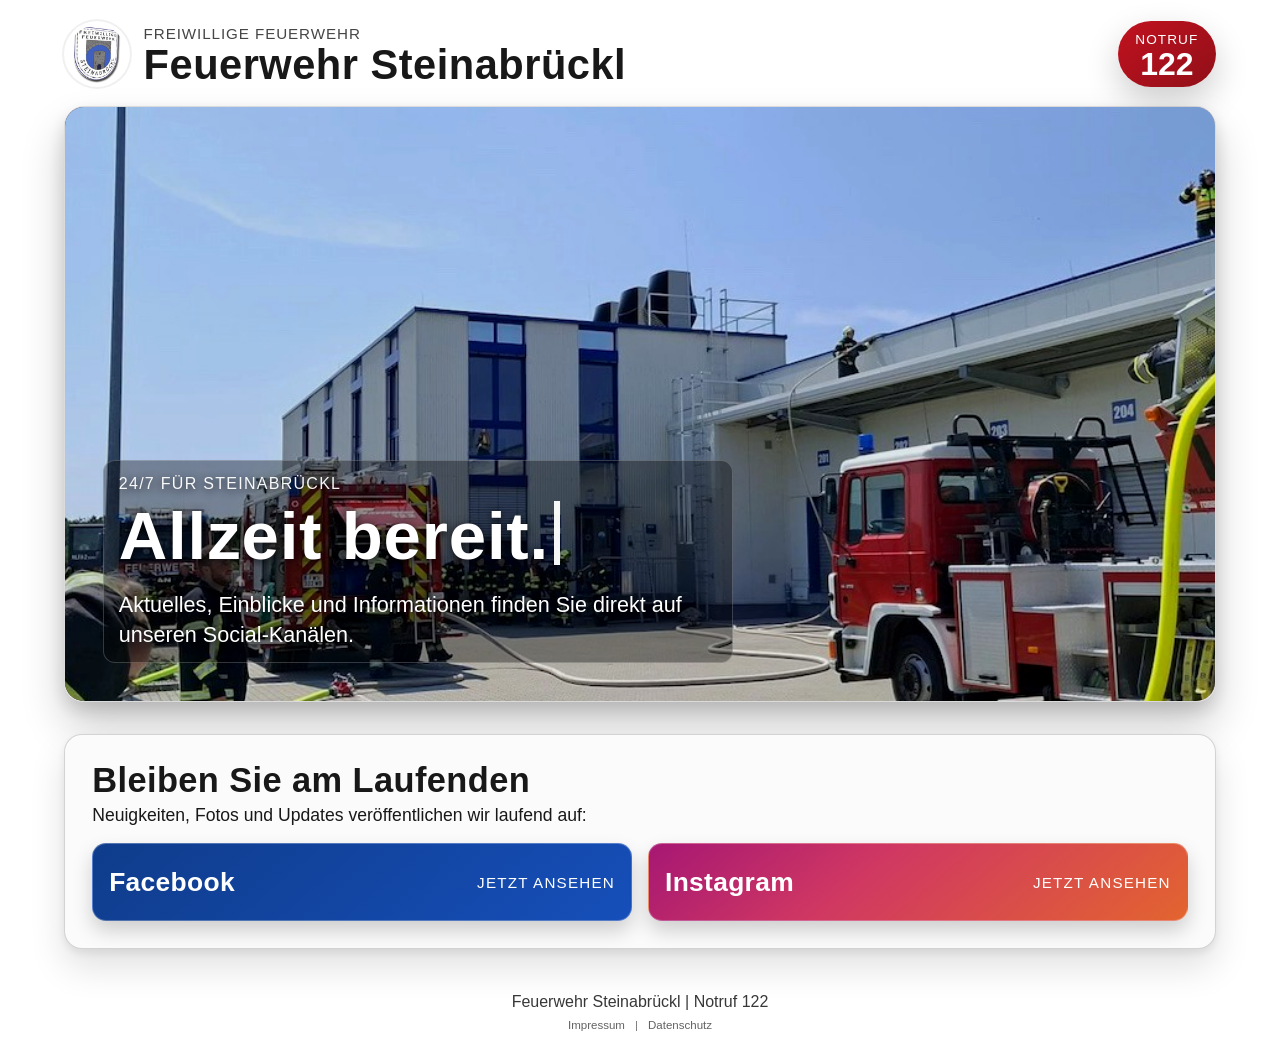
==== index.html @ ff9f1d5e "Add files via upload" ====
<!doctype html>
<html lang="de">
  <head>
    <meta charset="utf-8" />
    <meta name="viewport" content="width=device-width, initial-scale=1" />
    <title>Feuerwehr Steinabrückl</title>
    <meta name="robots" content="index, follow, max-image-preview:large" />
    <meta name="referrer" content="strict-origin-when-cross-origin" />
    <meta name="theme-color" content="#c1121f" />
    <meta
      name="description"
      content="Offizielle Website der Feuerwehr Steinabrückl. Notruf 122. Aktuelles und Einsatzeinblicke auf Facebook und Instagram."
    />
    <link rel="canonical" href="https://www.ff-steinabrueckl.at/" />
    <link
      rel="alternate"
      hreflang="de-AT"
      href="https://www.ff-steinabrueckl.at/"
    />
    <meta property="og:title" content="Feuerwehr Steinabrückl" />
    <meta
      property="og:description"
      content="Notruf 122. Wir gehen für Sie durchs Feuer."
    />
    <meta property="og:url" content="https://www.ff-steinabrueckl.at/" />
    <meta property="og:site_name" content="Feuerwehr Steinabrückl" />
    <meta property="og:locale" content="de_AT" />
    <meta property="og:type" content="website" />
    <meta
      property="og:image"
      content="https://www.ff-steinabrueckl.at/assets/images/header.jpg"
    />
    <meta name="twitter:card" content="summary_large_image" />
    <meta name="twitter:title" content="Feuerwehr Steinabrückl" />
    <meta
      name="twitter:description"
      content="Offizielle Website der Feuerwehr Steinabrückl. Notruf 122."
    />
    <meta
      name="twitter:image"
      content="https://www.ff-steinabrueckl.at/assets/images/header.jpg"
    />
    <script type="application/ld+json">
      {
        "@context": "https://schema.org",
        "@type": "FireStation",
        "name": "Feuerwehr Steinabrückl",
        "url": "https://www.ff-steinabrueckl.at/",
        "image": "https://www.ff-steinabrueckl.at/assets/images/header.jpg",
        "address": {
          "@type": "PostalAddress",
          "addressLocality": "Steinabrückl",
          "addressCountry": "AT"
        },
        "sameAs": [
          "https://www.facebook.com/feuerwehr.steinabrueckl",
          "https://www.instagram.com/feuerwehr_steinabrueckl/"
        ],
        "areaServed": "Steinabrückl",
        "inLanguage": "de-AT"
      }
    </script>
    <link rel="stylesheet" href="styles.css" />
  </head>
  <body>
    <header class="site-header" aria-label="Kopfbereich">
      <div class="brand-wrap">
        <img
          src="assets/images/wappen.gif"
          alt="Wappen der Feuerwehr Steinabrückl"
          class="wappen"
        />
        <div>
          <p class="eyebrow">Freiwillige Feuerwehr</p>
          <h1>Feuerwehr Steinabrückl</h1>
        </div>
      </div>
      <a class="emergency" href="tel:122" aria-label="Notruf 122 anrufen">
        <span class="emergency-label">Notruf</span>
        <span class="emergency-number">122</span>
      </a>
    </header>

    <main>
      <section class="hero" aria-label="Hauptbereich">
        <div class="hero-overlay"></div>
        <img
          src="assets/images/header.jpg"
          alt="Einsatzbild der Feuerwehr Steinabrückl"
          class="hero-image"
        />
        <div class="hero-content">
          <p class="hero-kicker">24/7 für Steinabrückl</p>
          <h2>
            <span id="typing-text" class="typing-text" aria-live="polite"
              >Wir gehen für Sie durchs Feuer.</span
            ><span class="typing-caret" aria-hidden="true"></span>
          </h2>
          <p class="hero-text">
            Aktuelles, Einblicke und Informationen finden Sie direkt auf unseren
            Social-Kanälen.
          </p>
        </div>
      </section>

      <section class="social" aria-label="Social Media">
        <h3>Bleiben Sie am Laufenden</h3>
        <p>Neuigkeiten, Fotos und Updates veröffentlichen wir laufend auf:</p>

        <div class="social-grid">
          <a
            class="social-card facebook"
            href="https://www.facebook.com/feuerwehr.steinabrueckl"
            target="_blank"
            rel="noopener noreferrer"
            aria-label="Facebook Seite der Feuerwehr Steinabrückl"
          >
            <span class="network">Facebook</span>
            <span class="cta">Jetzt ansehen</span>
          </a>

          <a
            class="social-card instagram"
            href="https://www.instagram.com/feuerwehr_steinabrueckl/"
            target="_blank"
            rel="noopener noreferrer"
            aria-label="Instagram Seite der Feuerwehr Steinabrückl"
          >
            <span class="network">Instagram</span>
            <span class="cta">Jetzt ansehen</span>
          </a>
        </div>
      </section>
    </main>

    <footer class="site-footer">
      <p>Feuerwehr Steinabrückl | Notruf 122</p>
      <p class="legal-link-wrap">
        <a class="legal-link" href="impressum.html">Impressum</a>
        <span class="legal-separator">|</span>
        <a class="legal-link" href="datenschutz.html">Datenschutz</a>
      </p>
    </footer>
    <script src="main.js"></script>
  </body>
</html>
---- styles.css ----
:root {
  --bg: #ffffff;
  --ink: #181818;
  --muted: #454545;
  --fire-red: #c1121f;
  --fire-red-dark: #900f18;
  --charcoal: #1f1f1f;
  --white: #ffffff;
  --panel: #fbfbfb;
  --radius: 18px;
  --shadow-soft: 0 14px 34px rgba(0, 0, 0, 0.2);
}

* {
  box-sizing: border-box;
}

html,
body {
  margin: 0;
  padding: 0;
}

html {
  font-size: 16px;
  -webkit-text-size-adjust: 100%;
  text-size-adjust: 100%;
}

body {
  min-height: 100vh;
  font-family: 'Segoe UI', 'Trebuchet MS', Tahoma, Arial, sans-serif;
  font-size: 1rem;
  color: var(--ink);
  background: var(--bg);
  line-height: 1.4;
  overflow-x: hidden;
}

@keyframes rise-in {
  from {
    opacity: 0;
    transform: translateY(22px);
  }
  to {
    opacity: 1;
    transform: translateY(0);
  }
}

@keyframes soften-in {
  from {
    opacity: 0;
    filter: blur(2px);
  }
  to {
    opacity: 1;
    filter: blur(0);
  }
}

.site-header,
.social,
.site-footer {
  width: 92vw;
  max-width: 1120px;
  margin-inline: auto;
}

.site-header {
  display: flex;
  justify-content: space-between;
  align-items: center;
  gap: 1rem;
  padding: 1.1rem 0 1rem;
  animation: rise-in 520ms ease-out both;
}

.brand-wrap {
  display: flex;
  align-items: center;
  gap: 0.85rem;
}

.wappen {
  width: 58px;
  height: 58px;
  object-fit: contain;
  border-radius: 50%;
  background: var(--white);
  padding: 4px;
  box-shadow: 0 0 0 2px rgba(0, 0, 0, 0.06);
}

.eyebrow {
  margin: 0;
  letter-spacing: 0.06em;
  text-transform: uppercase;
  color: var(--muted);
  font-size: 0.95rem;
}

h1,
h2,
h3 {
  font-family: 'Segoe UI', 'Trebuchet MS', Tahoma, Arial, sans-serif;
  font-weight: 700;
  letter-spacing: 0.012em;
  line-height: 1;
  margin: 0;
}

h1 {
  font-size: clamp(1.6rem, 3.4vw, 2.6rem);
}

.emergency {
  display: inline-flex;
  flex-direction: column;
  align-items: center;
  text-decoration: none;
  color: var(--white);
  background: linear-gradient(140deg, var(--fire-red), var(--fire-red-dark));
  border-radius: 999px;
  padding: 0.56rem 1.1rem 0.5rem;
  box-shadow: var(--shadow-soft);
  transition:
    transform 180ms ease,
    box-shadow 180ms ease;
}

.emergency:hover,
.emergency:focus-visible {
  transform: translateY(-2px);
  box-shadow: 0 18px 28px rgba(144, 15, 24, 0.3);
}

.emergency:focus-visible,
.social-card:focus-visible {
  outline: 3px solid #111;
  outline-offset: 2px;
}

.emergency-label {
  font-size: 0.85rem;
  text-transform: uppercase;
  letter-spacing: 0.08em;
}

.emergency-number {
  font-family: 'Segoe UI', 'Trebuchet MS', Tahoma, Arial, sans-serif;
  font-weight: 700;
  font-size: 2rem;
  line-height: 0.95;
}

.hero {
  width: 92vw;
  max-width: 1120px;
  margin: 0.2rem auto 2rem;
  position: relative;
  border-radius: calc(var(--radius) + 2px);
  overflow: clip;
  border: 1px solid rgba(0, 0, 0, 0.14);
  box-shadow:
    0 24px 44px rgba(0, 0, 0, 0.2),
    0 8px 18px rgba(0, 0, 0, 0.14);
  min-height: 58vh;
  animation: soften-in 620ms ease-out 130ms both;
}

.hero-image {
  width: 100%;
  height: 100%;
  min-height: 58vh;
  object-fit: cover;
  display: block;
  filter: saturate(1.07) contrast(1.07);
}

.hero-overlay {
  position: absolute;
  inset: 0;
  background:
    linear-gradient(
      105deg,
      rgba(0, 0, 0, 0.84) 18%,
      rgba(0, 0, 0, 0.52) 56%,
      rgba(0, 0, 0, 0.24) 100%
    ),
    linear-gradient(0deg, rgba(193, 18, 31, 0.22), rgba(193, 18, 31, 0.08));
}

.hero-content {
  position: absolute;
  left: clamp(1rem, 3.5vw, 2.4rem);
  right: clamp(1rem, 4vw, 3rem);
  bottom: clamp(1.1rem, 4vw, 2.4rem);
  color: var(--white);
  max-width: 630px;
  background: rgba(0, 0, 0, 0.35);
  border: 1px solid rgba(255, 255, 255, 0.2);
  border-radius: 12px;
  padding: 0.75rem 0.9rem;
  text-shadow: 0 2px 10px rgba(0, 0, 0, 0.85);
}

.hero-kicker {
  margin: 0 0 0.35rem;
  text-transform: uppercase;
  letter-spacing: 0.08em;
  font-size: 1rem;
  opacity: 0.95;
}

h2 {
  font-size: clamp(2rem, 8vw, 4.2rem);
  min-height: 1.18em;
}

.typing-text {
  display: inline;
}

.typing-caret {
  display: inline-block;
  width: 0.08em;
  height: 0.95em;
  margin-left: 0.08em;
  vertical-align: -0.08em;
  background-color: rgba(255, 255, 255, 0.96);
  animation: caret-blink 1s steps(1, end) infinite;
}

@keyframes caret-blink {
  0%,
  45% {
    opacity: 1;
  }
  46%,
  100% {
    opacity: 0;
  }
}

.hero-text {
  margin: 0.55rem 0 0;
  font-size: clamp(1rem, 2.4vw, 1.35rem);
}

.social {
  margin: 0 auto 2.4rem;
  background: var(--panel);
  border-radius: var(--radius);
  border: 1px solid rgba(0, 0, 0, 0.16);
  padding: clamp(1rem, 3.2vw, 1.7rem);
  box-shadow:
    0 18px 36px rgba(0, 0, 0, 0.12),
    0 4px 10px rgba(0, 0, 0, 0.08);
  animation: rise-in 540ms ease-out 220ms both;
}

h3 {
  font-size: clamp(1.5rem, 3.8vw, 2.15rem);
  margin-bottom: 0.35rem;
}

.social > p {
  margin: 0;
  font-size: 1.1rem;
}

.social-grid {
  margin-top: 1rem;
  display: grid;
  gap: 0.8rem;
}

.social-card {
  text-decoration: none;
  color: var(--white);
  border-radius: calc(var(--radius) - 4px);
  border: 1px solid rgba(255, 255, 255, 0.28);
  padding: 1rem 1rem 0.9rem;
  display: flex;
  align-items: center;
  justify-content: space-between;
  min-height: 78px;
  box-shadow: 0 10px 20px rgba(0, 0, 0, 0.18);
  transition:
    transform 180ms ease,
    filter 180ms ease;
}

.social-card:hover,
.social-card:focus-visible {
  transform: translateY(-2px);
  filter: brightness(1.07);
}

.facebook {
  background: linear-gradient(140deg, #0f3c8b, #164fba);
}

.instagram {
  background: linear-gradient(140deg, #a61773, #d03862 40%, #e3642f 100%);
}

.network {
  font-size: clamp(1.28rem, 3.5vw, 1.65rem);
  font-family: 'Segoe UI', 'Trebuchet MS', Tahoma, Arial, sans-serif;
  font-weight: 700;
  letter-spacing: 0.012em;
}

.cta {
  text-transform: uppercase;
  letter-spacing: 0.08em;
  font-size: 0.95rem;
}

.site-footer {
  text-align: center;
  color: #383838;
  padding: 0.2rem 0 1.5rem;
}

.site-footer p {
  margin: 0;
  font-size: 1rem;
}

.legal-link-wrap {
  margin-top: 0.2rem;
}

.legal-separator {
  margin: 0 0.35rem;
  font-size: 0.72rem;
  color: #7a7a7a;
}

.legal-link {
  font-size: 0.72rem;
  color: #626262;
  text-decoration: none;
  border-bottom: 1px solid transparent;
  transition:
    color 160ms ease,
    border-color 160ms ease;
}

.legal-link:hover,
.legal-link:focus-visible {
  color: #2f2f2f;
  border-color: #2f2f2f;
}

@media (min-width: 720px) {
  .site-header {
    padding-top: 1.3rem;
  }

  .wappen {
    width: 66px;
    height: 66px;
  }

  .social-grid {
    grid-template-columns: 1fr 1fr;
    gap: 1rem;
  }
}

@media (max-width: 560px) {
  .site-header {
    align-items: flex-start;
  }

  .emergency {
    margin-top: 0.15rem;
    padding-inline: 0.85rem;
  }

  .emergency-number {
    font-size: 1.8rem;
  }

  .hero {
    min-height: 52vh;
  }

  .hero-image {
    min-height: 52vh;
  }

  .hero-kicker {
    font-size: 0.9rem;
  }
}

@media (prefers-reduced-motion: reduce) {
  .typing-caret {
    animation: none;
    opacity: 0;
  }
}

@media (min-width: 1080px) {
  .site-header,
  .hero,
  .social {
    width: 90vw;
    max-width: 1240px;
  }

  .hero {
    min-height: 66vh;
  }

  .hero-image {
    min-height: 66vh;
  }
}
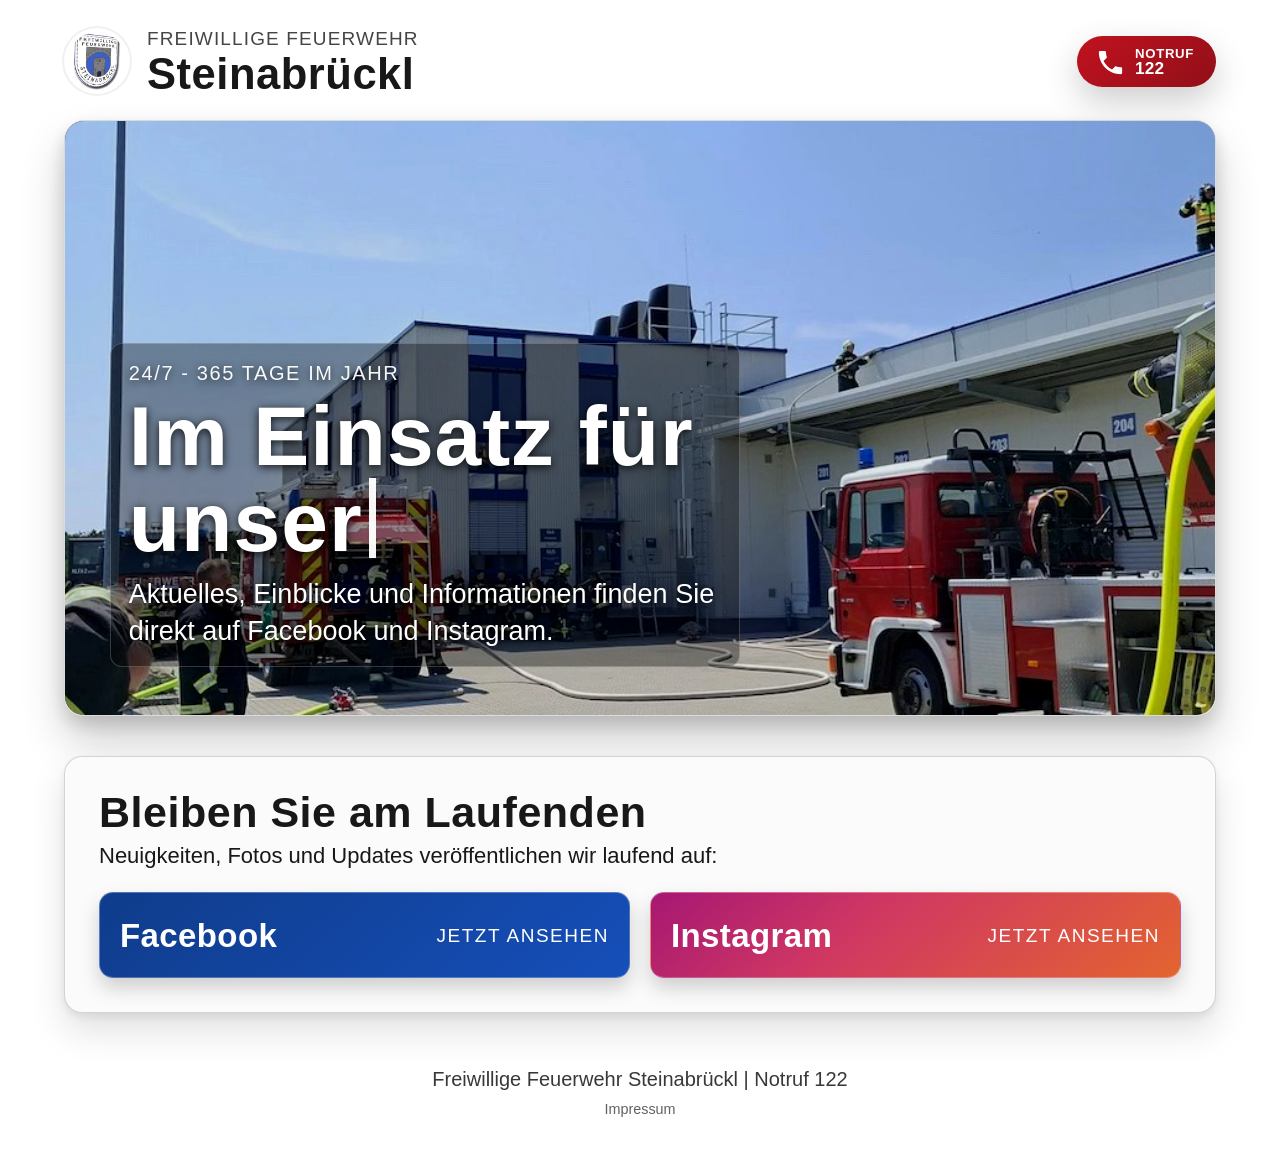
==== commit 76e03375: "Add files via upload" ====
--- a/index.html
+++ b/index.html
@@ -72,12 +72,25 @@
         />
         <div>
           <p class="eyebrow">Freiwillige Feuerwehr</p>
-          <h1>Feuerwehr Steinabrückl</h1>
+          <h1>Steinabrückl</h1>
         </div>
       </div>
-      <a class="emergency" href="tel:122" aria-label="Notruf 122 anrufen">
-        <span class="emergency-label">Notruf</span>
-        <span class="emergency-number">122</span>
+      <a class="emergency" aria-label="Notruf 122 anrufen">
+        <svg
+          class="emergency-icon"
+          xmlns="http://www.w3.org/2000/svg"
+          viewBox="0 0 24 24"
+          fill="currentColor"
+          aria-hidden="true"
+        >
+          <path
+            d="M6.6 10.8c1.4 2.8 3.8 5.1 6.6 6.6l2.2-2.2c.3-.3.7-.4 1-.2 1.1.4 2.3.6 3.6.6.6 0 1 .4 1 1V20c0 .6-.4 1-1 1C10.6 21 3 13.4 3 4c0-.6.4-1 1-1h3.5c.6 0 1 .4 1 1 0 1.3.2 2.5.6 3.6.1.3 0 .7-.2 1L6.6 10.8z"
+          />
+        </svg>
+        <span class="emergency-text">
+          <span class="emergency-label">Notruf</span>
+          <span class="emergency-number">122</span>
+        </span>
       </a>
     </header>
 
@@ -90,15 +103,15 @@
           class="hero-image"
         />
         <div class="hero-content">
-          <p class="hero-kicker">24/7 für Steinabrückl</p>
+          <p class="hero-kicker">24/7 - 365 Tage im Jahr</p>
           <h2>
             <span id="typing-text" class="typing-text" aria-live="polite"
               >Wir gehen für Sie durchs Feuer.</span
             ><span class="typing-caret" aria-hidden="true"></span>
           </h2>
           <p class="hero-text">
-            Aktuelles, Einblicke und Informationen finden Sie direkt auf unseren
-            Social-Kanälen.
+            Aktuelles, Einblicke und Informationen finden Sie direkt auf
+            Facebook und Instagram.
           </p>
         </div>
       </section>
@@ -134,11 +147,9 @@
     </main>
 
     <footer class="site-footer">
-      <p>Feuerwehr Steinabrückl | Notruf 122</p>
+      <p>Freiwillige Feuerwehr Steinabrückl | Notruf 122</p>
       <p class="legal-link-wrap">
         <a class="legal-link" href="impressum.html">Impressum</a>
-        <span class="legal-separator">|</span>
-        <a class="legal-link" href="datenschutz.html">Datenschutz</a>
       </p>
     </footer>
     <script src="main.js"></script>
--- a/styles.css
+++ b/styles.css
@@ -22,7 +22,7 @@
 }
 
 html {
-  font-size: 16px;
+  font-size: 125%;
   -webkit-text-size-adjust: 100%;
   text-size-adjust: 100%;
 }
@@ -116,19 +116,54 @@
 
 .emergency {
   display: inline-flex;
-  flex-direction: column;
+  flex-direction: row;
   align-items: center;
+  gap: 0.45rem;
   text-decoration: none;
   color: var(--white);
   background: linear-gradient(140deg, var(--fire-red), var(--fire-red-dark));
   border-radius: 999px;
-  padding: 0.56rem 1.1rem 0.5rem;
+  padding: 0.52rem 1.1rem 0.48rem 0.9rem;
   box-shadow: var(--shadow-soft);
   transition:
     transform 180ms ease,
     box-shadow 180ms ease;
 }
 
+.emergency-icon {
+  width: 1.55em;
+  height: 1.55em;
+  flex-shrink: 0;
+  display: block;
+  align-self: center;
+  position: relative;
+  top: 0.05em;
+}
+
+.emergency-text {
+  display: flex;
+  flex-direction: column;
+  align-items: flex-start;
+  justify-content: center;
+  line-height: 1;
+  height: 1.55em;
+}
+
+.emergency-label {
+  font-size: 0.66em;
+  font-weight: 800;
+  text-transform: uppercase;
+  letter-spacing: 0.05em;
+  opacity: 1;
+}
+
+.emergency-text .emergency-number {
+  font-size: 0.86em;
+  font-weight: 700;
+  line-height: 0.95;
+  letter-spacing: 0.01em;
+}
+
 .emergency:hover,
 .emergency:focus-visible {
   transform: translateY(-2px);
@@ -141,17 +176,9 @@
   outline-offset: 2px;
 }
 
-.emergency-label {
-  font-size: 0.85rem;
-  text-transform: uppercase;
-  letter-spacing: 0.08em;
-}
-
-.emergency-number {
+.emergency-text .emergency-number {
   font-family: 'Segoe UI', 'Trebuchet MS', Tahoma, Arial, sans-serif;
   font-weight: 700;
-  font-size: 2rem;
-  line-height: 0.95;
 }
 
 .hero {
@@ -334,12 +361,6 @@
   margin-top: 0.2rem;
 }
 
-.legal-separator {
-  margin: 0 0.35rem;
-  font-size: 0.72rem;
-  color: #7a7a7a;
-}
-
 .legal-link {
   font-size: 0.72rem;
   color: #626262;
@@ -375,15 +396,37 @@
 @media (max-width: 560px) {
   .site-header {
     align-items: flex-start;
+    gap: 0.65rem;
+  }
+
+  .wappen {
+    display: none;
+  }
+
+  .brand-wrap {
+    gap: 0;
   }
 
   .emergency {
-    margin-top: 0.15rem;
-    padding-inline: 0.85rem;
-  }
-
-  .emergency-number {
-    font-size: 1.8rem;
+    margin-top: 0.1rem;
+    border-radius: 14px;
+    padding: 0.42rem 0.85rem 0.38rem 0.7rem;
+    gap: 0.35rem;
+    box-shadow: 0 14px 24px rgba(144, 15, 24, 0.28);
+  }
+
+  .emergency-icon {
+    width: 1.7em;
+    height: 1.7em;
+  }
+
+  .emergency-label {
+    font-size: 0.62em;
+  }
+
+  .emergency-text .emergency-number {
+    font-size: 0.9em;
+    line-height: 0.95;
   }
 
   .hero {
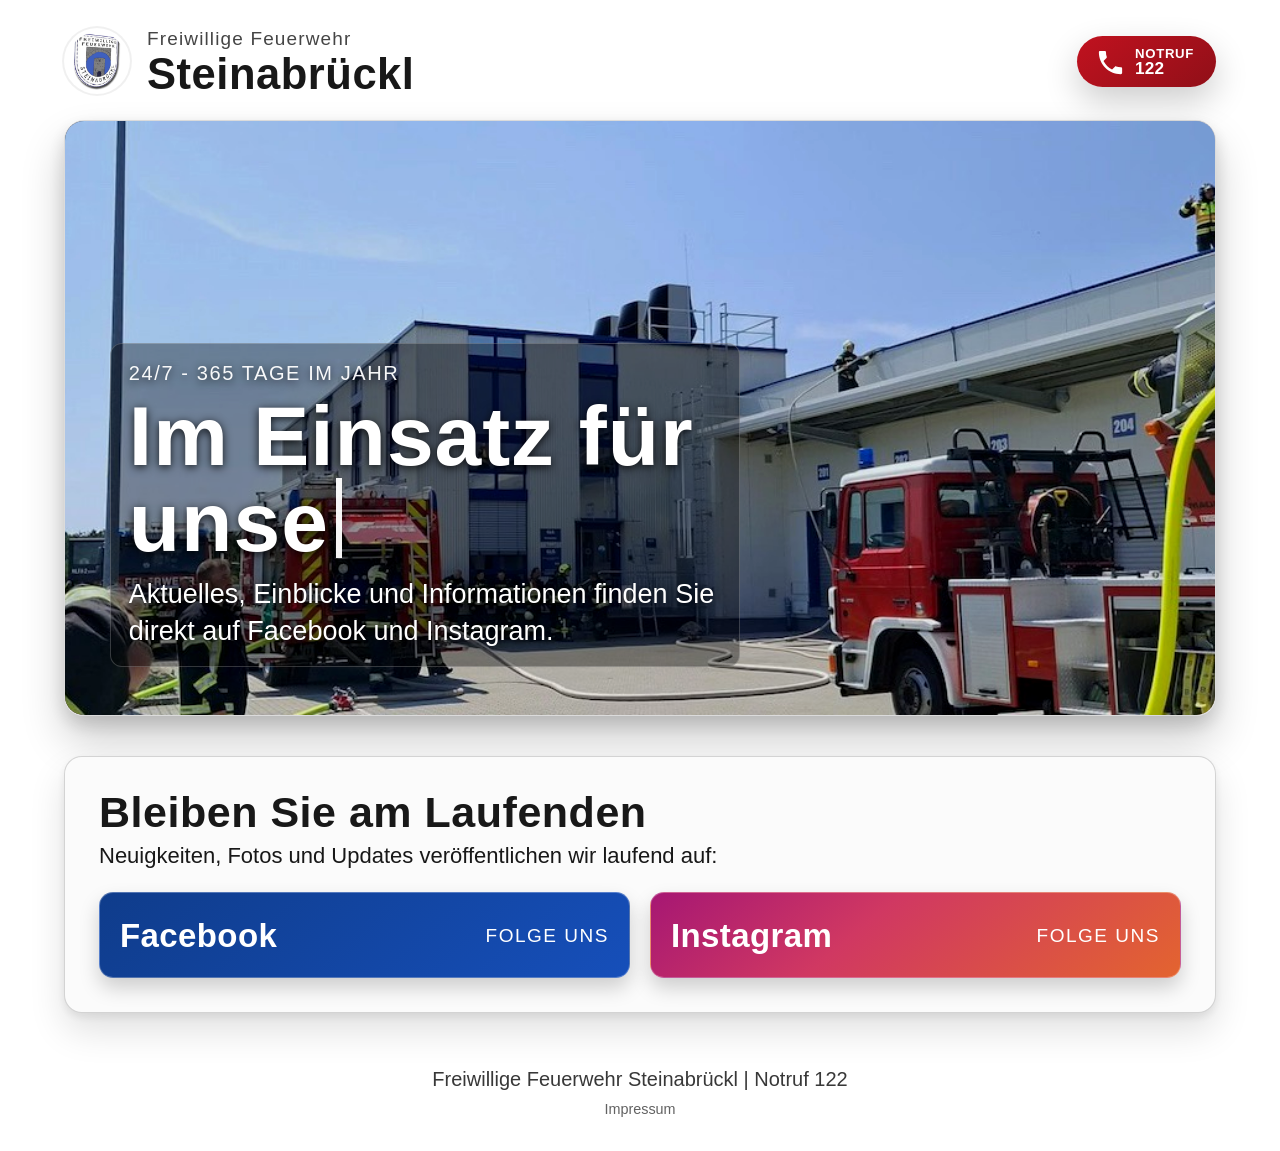
==== commit d5b22a4a: "edited app" ====
--- a/index.html
+++ b/index.html
@@ -3,7 +3,7 @@
   <head>
     <meta charset="utf-8" />
     <meta name="viewport" content="width=device-width, initial-scale=1" />
-    <title>Feuerwehr Steinabrückl</title>
+    <title>FF Feuerwehr Steinabrückl</title>
     <meta name="robots" content="index, follow, max-image-preview:large" />
     <meta name="referrer" content="strict-origin-when-cross-origin" />
     <meta name="theme-color" content="#c1121f" />
@@ -129,7 +129,7 @@
             aria-label="Facebook Seite der Feuerwehr Steinabrückl"
           >
             <span class="network">Facebook</span>
-            <span class="cta">Jetzt ansehen</span>
+            <span class="cta">Folge uns</span>
           </a>
 
           <a
@@ -140,7 +140,7 @@
             aria-label="Instagram Seite der Feuerwehr Steinabrückl"
           >
             <span class="network">Instagram</span>
-            <span class="cta">Jetzt ansehen</span>
+            <span class="cta">Folge uns</span>
           </a>
         </div>
       </section>
--- a/styles.css
+++ b/styles.css
@@ -95,7 +95,6 @@
 .eyebrow {
   margin: 0;
   letter-spacing: 0.06em;
-  text-transform: uppercase;
   color: var(--muted);
   font-size: 0.95rem;
 }
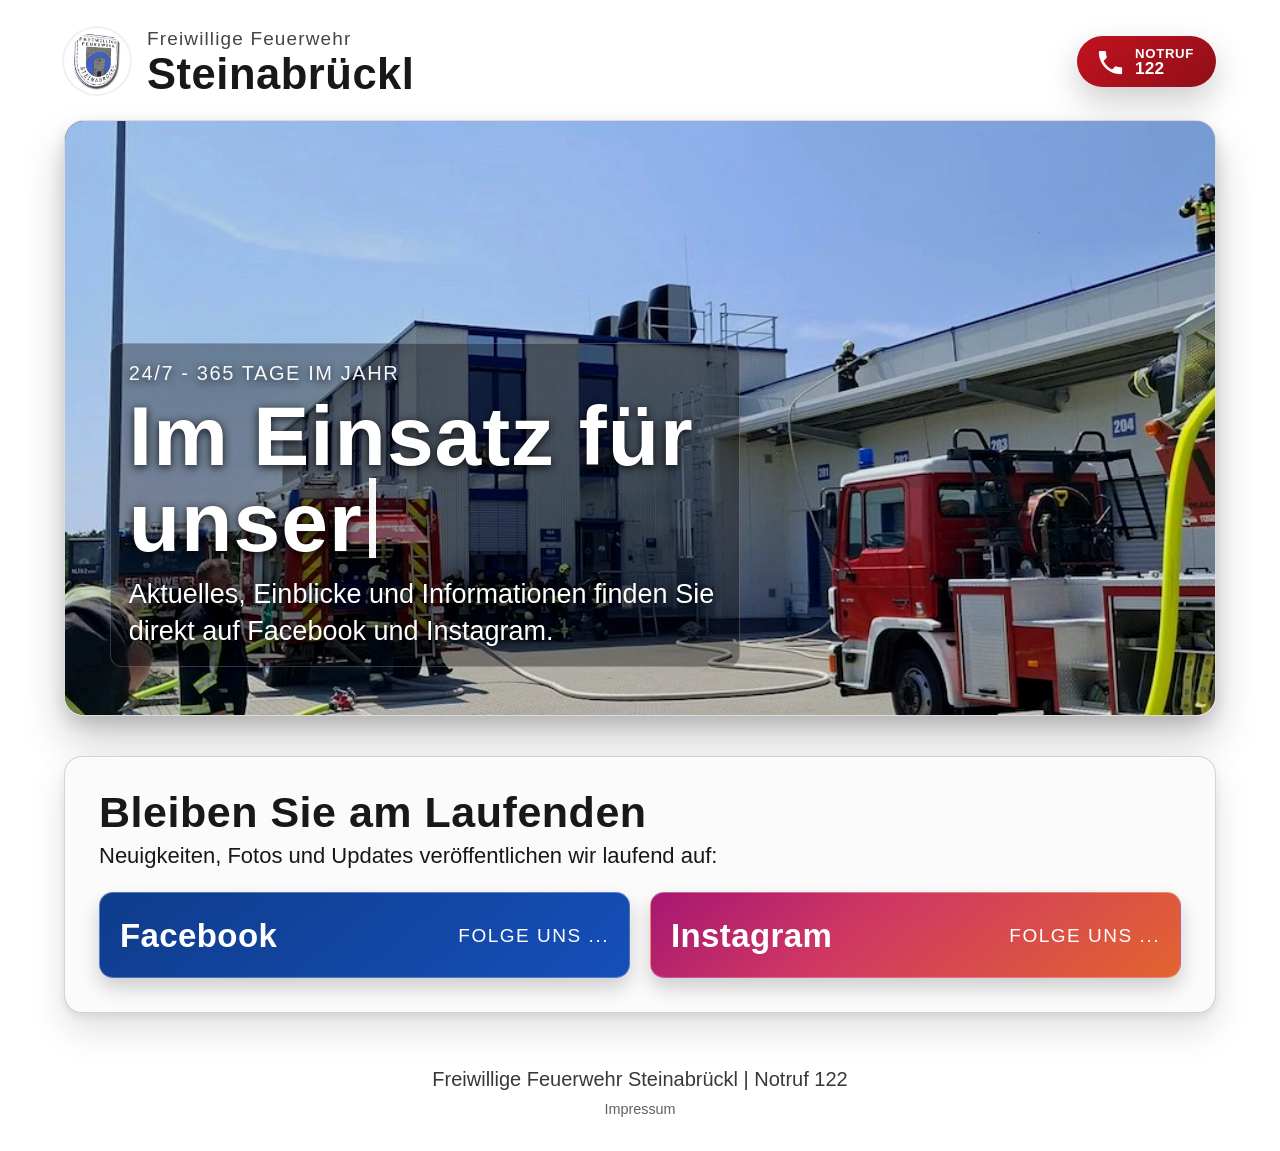
==== commit 5b32591b: "Add files via upload" ====
--- a/index.html
+++ b/index.html
@@ -129,7 +129,7 @@
             aria-label="Facebook Seite der Feuerwehr Steinabrückl"
           >
             <span class="network">Facebook</span>
-            <span class="cta">Folge uns</span>
+            <span class="cta">Folge uns ...</span>
           </a>
 
           <a
@@ -140,7 +140,7 @@
             aria-label="Instagram Seite der Feuerwehr Steinabrückl"
           >
             <span class="network">Instagram</span>
-            <span class="cta">Folge uns</span>
+            <span class="cta">Folge uns ...</span>
           </a>
         </div>
       </section>
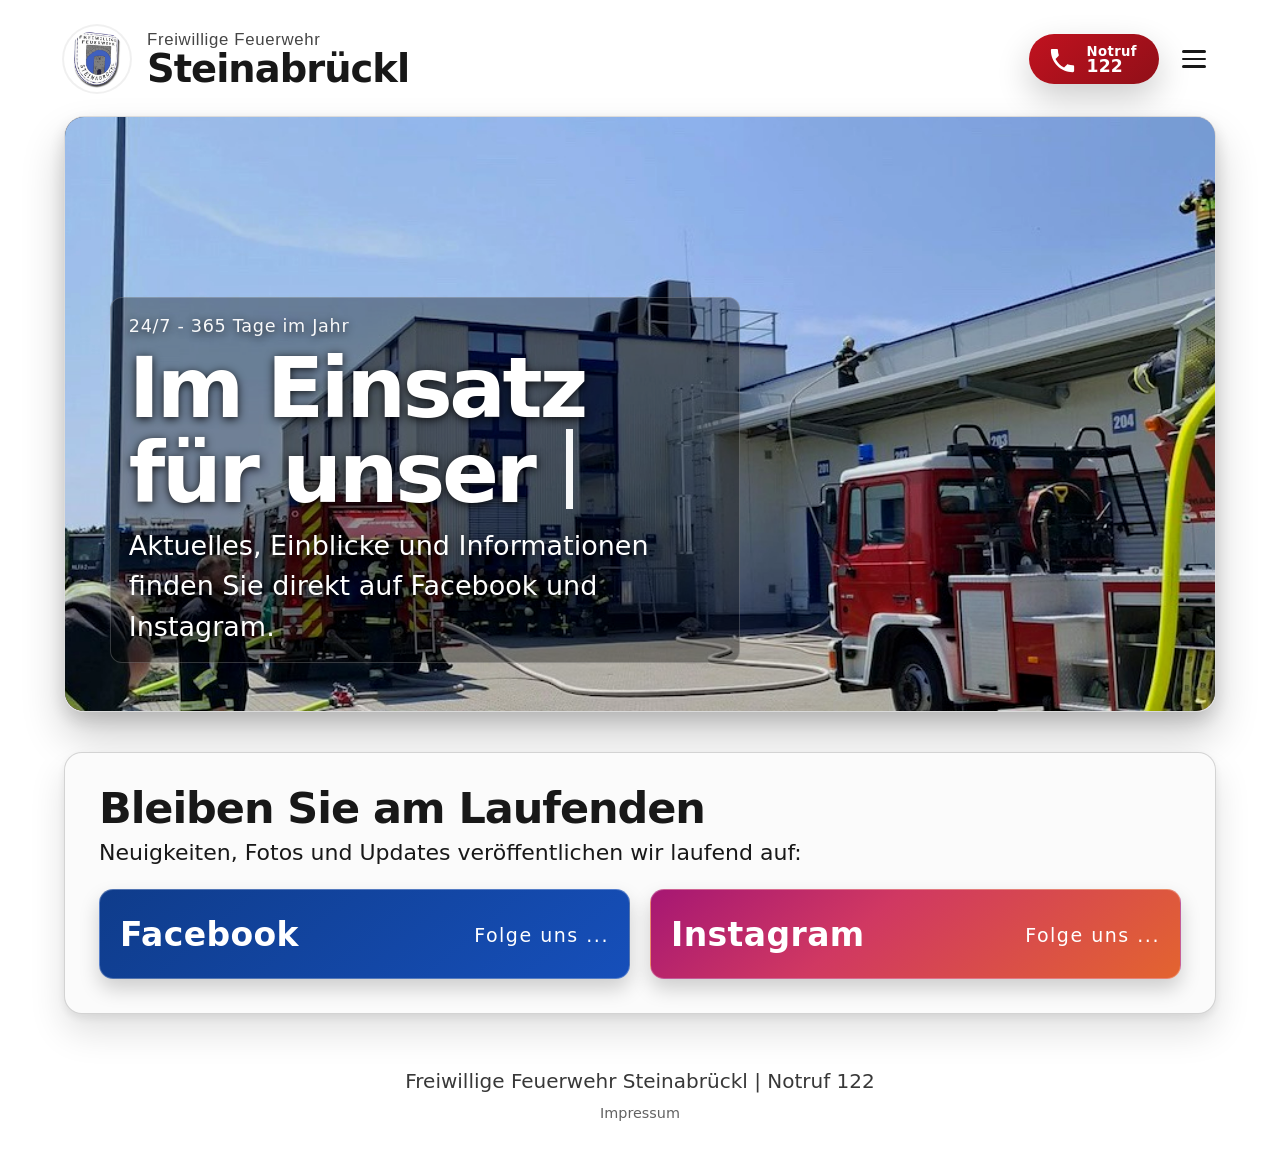
==== commit 0bd0e688: "Add files via upload" ====
--- a/index.html
+++ b/index.html
@@ -1,6 +1,7 @@
 <!doctype html>
 <html lang="de">
   <head>
+    <!-- Website der Freiwilligen Feuerwehr Steinabrueckl -->
     <meta charset="utf-8" />
     <meta name="viewport" content="width=device-width, initial-scale=1" />
     <title>FF Feuerwehr Steinabrückl</title>
@@ -64,7 +65,12 @@
   </head>
   <body>
     <header class="site-header" aria-label="Kopfbereich">
-      <div class="brand-wrap">
+      <button
+        class="brand-wrap brand-home"
+        id="brand-home"
+        aria-label="Zur Startseite"
+        type="button"
+      >
         <img
           src="assets/images/wappen.gif"
           alt="Wappen der Feuerwehr Steinabrückl"
@@ -74,76 +80,166 @@
           <p class="eyebrow">Freiwillige Feuerwehr</p>
           <h1>Steinabrückl</h1>
         </div>
-      </div>
-      <a class="emergency" aria-label="Notruf 122 anrufen">
+      </button>
+      <div class="header-actions">
+        <a class="emergency" aria-label="Notruf 122 anrufen">
+          <svg
+            class="emergency-icon"
+            xmlns="http://www.w3.org/2000/svg"
+            viewBox="0 0 24 24"
+            fill="currentColor"
+            aria-hidden="true"
+          >
+            <path
+              d="M6.6 10.8c1.4 2.8 3.8 5.1 6.6 6.6l2.2-2.2c.3-.3.7-.4 1-.2 1.1.4 2.3.6 3.6.6.6 0 1 .4 1 1V20c0 .6-.4 1-1 1C10.6 21 3 13.4 3 4c0-.6.4-1 1-1h3.5c.6 0 1 .4 1 1 0 1.3.2 2.5.6 3.6.1.3 0 .7-.2 1L6.6 10.8z"
+            />
+          </svg>
+          <span class="emergency-text">
+            <span class="emergency-label">Notruf</span>
+            <span class="emergency-number">122</span>
+          </span>
+        </a>
+        <button
+          class="hamburger-btn"
+          id="hamburger-btn"
+          aria-label="Menü öffnen"
+          aria-expanded="false"
+          aria-controls="menu-overlay"
+        >
+          <span></span>
+          <span></span>
+          <span></span>
+        </button>
+      </div>
+    </header>
+
+    <!-- Menu Overlay -->
+    <div
+      class="menu-overlay"
+      id="menu-overlay"
+      role="dialog"
+      aria-labelledby="menu-close"
+    >
+      <button class="menu-close" id="menu-close" aria-label="Menü schließen">
         <svg
-          class="emergency-icon"
           xmlns="http://www.w3.org/2000/svg"
           viewBox="0 0 24 24"
           fill="currentColor"
           aria-hidden="true"
         >
           <path
-            d="M6.6 10.8c1.4 2.8 3.8 5.1 6.6 6.6l2.2-2.2c.3-.3.7-.4 1-.2 1.1.4 2.3.6 3.6.6.6 0 1 .4 1 1V20c0 .6-.4 1-1 1C10.6 21 3 13.4 3 4c0-.6.4-1 1-1h3.5c.6 0 1 .4 1 1 0 1.3.2 2.5.6 3.6.1.3 0 .7-.2 1L6.6 10.8z"
+            d="M18.3 5.7c-.4-.4-1-.4-1.4 0L12 10.6 7.1 5.7c-.4-.4-1-.4-1.4 0-.4.4-.4 1 0 1.4L10.6 12l-4.9 4.9c-.4.4-.4 1 0 1.4.2.2.5.3.7.3.2 0 .5-.1.7-.3L12 13.4l4.9 4.9c.2.2.5.3.7.3.2 0 .5-.1.7-.3.4-.4.4-1 0-1.4L13.4 12l4.9-4.9c.4-.4.4-1 0-1.4z"
           />
         </svg>
-        <span class="emergency-text">
-          <span class="emergency-label">Notruf</span>
-          <span class="emergency-number">122</span>
-        </span>
-      </a>
-    </header>
+      </button>
+      <nav class="menu-nav">
+        <a class="menu-link" href="#" data-page="home" role="menuitem"
+          >Startseite</a
+        >
+        <a class="menu-link" href="#" data-page="team" role="menuitem"
+          >Mannschaft</a
+        >
+        <a class="menu-link" href="#" data-page="fleet" role="menuitem"
+          >Fuhrpark</a
+        >
+      </nav>
+      <div class="menu-meta">
+        <a class="menu-legal-link" href="impressum.html">Impressum</a>
+      </div>
+    </div>
 
     <main>
-      <section class="hero" aria-label="Hauptbereich">
-        <div class="hero-overlay"></div>
-        <img
-          src="assets/images/header.jpg"
-          alt="Einsatzbild der Feuerwehr Steinabrückl"
-          class="hero-image"
-        />
-        <div class="hero-content">
-          <p class="hero-kicker">24/7 - 365 Tage im Jahr</p>
-          <h2>
-            <span id="typing-text" class="typing-text" aria-live="polite"
-              >Wir gehen für Sie durchs Feuer.</span
-            ><span class="typing-caret" aria-hidden="true"></span>
-          </h2>
-          <p class="hero-text">
-            Aktuelles, Einblicke und Informationen finden Sie direkt auf
-            Facebook und Instagram.
-          </p>
-        </div>
-      </section>
-
-      <section class="social" aria-label="Social Media">
-        <h3>Bleiben Sie am Laufenden</h3>
-        <p>Neuigkeiten, Fotos und Updates veröffentlichen wir laufend auf:</p>
-
-        <div class="social-grid">
-          <a
-            class="social-card facebook"
-            href="https://www.facebook.com/feuerwehr.steinabrueckl"
-            target="_blank"
-            rel="noopener noreferrer"
-            aria-label="Facebook Seite der Feuerwehr Steinabrückl"
-          >
-            <span class="network">Facebook</span>
-            <span class="cta">Folge uns ...</span>
-          </a>
-
-          <a
-            class="social-card instagram"
-            href="https://www.instagram.com/feuerwehr_steinabrueckl/"
-            target="_blank"
-            rel="noopener noreferrer"
-            aria-label="Instagram Seite der Feuerwehr Steinabrückl"
-          >
-            <span class="network">Instagram</span>
-            <span class="cta">Folge uns ...</span>
-          </a>
-        </div>
-      </section>
+      <!-- Page: Home (Startseite) -->
+      <div
+        id="page-home"
+        class="page-content"
+        role="region"
+        aria-labelledby="home-title"
+      >
+        <section class="hero" aria-label="Hauptbereich">
+          <div class="hero-overlay"></div>
+          <img
+            src="assets/images/header.jpg"
+            alt="Einsatzbild der Feuerwehr Steinabrückl"
+            class="hero-image"
+          />
+          <div class="hero-content">
+            <p class="hero-kicker">24/7 - 365 Tage im Jahr</p>
+            <h2 id="home-title">
+              <span id="typing-text" class="typing-text" aria-live="polite"
+                >Wir gehen für Sie durchs Feuer.</span
+              ><span class="typing-caret" aria-hidden="true"></span>
+            </h2>
+            <p class="hero-text">
+              Aktuelles, Einblicke und Informationen finden Sie direkt auf
+              Facebook und Instagram.
+            </p>
+          </div>
+        </section>
+
+        <section class="social" aria-label="Social Media">
+          <h3>Bleiben Sie am Laufenden</h3>
+          <p>Neuigkeiten, Fotos und Updates veröffentlichen wir laufend auf:</p>
+
+          <div class="social-grid">
+            <a
+              class="social-card facebook"
+              href="https://www.facebook.com/feuerwehr.steinabrueckl"
+              target="_blank"
+              rel="noopener noreferrer"
+              aria-label="Facebook Seite der Feuerwehr Steinabrückl"
+            >
+              <span class="network">Facebook</span>
+              <span class="cta">Folge uns ...</span>
+            </a>
+
+            <a
+              class="social-card instagram"
+              href="https://www.instagram.com/feuerwehr_steinabrueckl/"
+              target="_blank"
+              rel="noopener noreferrer"
+              aria-label="Instagram Seite der Feuerwehr Steinabrückl"
+            >
+              <span class="network">Instagram</span>
+              <span class="cta">Folge uns ...</span>
+            </a>
+          </div>
+        </section>
+      </div>
+
+      <!-- Page: Team (Mannschaft) -->
+      <div
+        id="page-team"
+        class="page-content hidden"
+        role="region"
+        aria-labelledby="team-title"
+      >
+        <section class="page-section">
+          <h2 id="team-title">Mannschaft</h2>
+          <div class="team-photo-container">
+            <img
+              src="assets/images/mannschaft.jpg"
+              alt="Mannschaftsfoto der Feuerwehr Steinabrückl"
+              class="team-photo"
+            />
+          </div>
+        </section>
+      </div>
+
+      <!-- Page: Fleet (Fuhrpark) -->
+      <div
+        id="page-fleet"
+        class="page-content hidden"
+        role="region"
+        aria-labelledby="fleet-title"
+      >
+        <section class="page-section">
+          <h2 id="fleet-title">Fuhrpark</h2>
+          <div id="vehicle-grid" class="vehicle-grid">
+            <!-- Vehicles will be rendered here by JavaScript -->
+          </div>
+        </section>
+      </div>
     </main>
 
     <footer class="site-footer">
--- a/styles.css
+++ b/styles.css
@@ -1,3 +1,5 @@
+/* Website der Freiwilligen Feuerwehr Steinabrueckl */
+
 :root {
   --bg: #ffffff;
   --ink: #181818;
@@ -9,6 +11,12 @@
   --panel: #fbfbfb;
   --radius: 18px;
   --shadow-soft: 0 14px 34px rgba(0, 0, 0, 0.2);
+  --font-ui:
+    'Segoe UI Variable', 'Aptos', 'Segoe UI', system-ui, -apple-system,
+    BlinkMacSystemFont, Arial, sans-serif;
+  --font-display:
+    'Segoe UI Variable Display', 'Segoe UI Variable', 'Aptos Display', 'Aptos',
+    'Segoe UI', system-ui, sans-serif;
 }
 
 * {
@@ -29,11 +37,11 @@
 
 body {
   min-height: 100vh;
-  font-family: 'Segoe UI', 'Trebuchet MS', Tahoma, Arial, sans-serif;
+  font-family: var(--font-ui);
   font-size: 1rem;
   color: var(--ink);
   background: var(--bg);
-  line-height: 1.4;
+  line-height: 1.5;
   overflow-x: hidden;
 }
 
@@ -80,6 +88,21 @@
   display: flex;
   align-items: center;
   gap: 0.85rem;
+}
+
+.brand-home {
+  padding: 0;
+  border: none;
+  background: transparent;
+  color: inherit;
+  cursor: pointer;
+  text-align: left;
+}
+
+.brand-home:focus-visible {
+  outline: 3px solid rgba(193, 18, 31, 0.45);
+  outline-offset: 6px;
+  border-radius: 12px;
 }
 
 .wappen {
@@ -94,23 +117,35 @@
 
 .eyebrow {
   margin: 0;
-  letter-spacing: 0.06em;
+  letter-spacing: 0.04em;
   color: var(--muted);
-  font-size: 0.95rem;
+  font-size: 0.84rem;
+  font-weight: 500;
+}
+
+.brand-home:hover .eyebrow,
+.brand-home:hover h1 {
+  color: var(--fire-red-dark);
 }
 
 h1,
 h2,
 h3 {
-  font-family: 'Segoe UI', 'Trebuchet MS', Tahoma, Arial, sans-serif;
-  font-weight: 700;
-  letter-spacing: 0.012em;
-  line-height: 1;
+  font-family: var(--font-display);
+  font-weight: 600;
+  letter-spacing: -0.025em;
+  line-height: 0.98;
   margin: 0;
 }
 
 h1 {
-  font-size: clamp(1.6rem, 3.4vw, 2.6rem);
+  font-size: clamp(1.55rem, 3vw, 2.35rem);
+}
+
+.hero-content h2 {
+  font-size: clamp(2rem, 8vw, 4.2rem);
+  min-height: 1.18em;
+  letter-spacing: -0.04em;
 }
 
 .emergency {
@@ -150,15 +185,14 @@
 
 .emergency-label {
   font-size: 0.66em;
-  font-weight: 800;
-  text-transform: uppercase;
-  letter-spacing: 0.05em;
+  font-weight: 600;
+  letter-spacing: 0.03em;
   opacity: 1;
 }
 
 .emergency-text .emergency-number {
   font-size: 0.86em;
-  font-weight: 700;
+  font-weight: 600;
   line-height: 0.95;
   letter-spacing: 0.01em;
 }
@@ -176,7 +210,7 @@
 }
 
 .emergency-text .emergency-number {
-  font-family: 'Segoe UI', 'Trebuchet MS', Tahoma, Arial, sans-serif;
+  font-family: var(--font-ui);
   font-weight: 700;
 }
 
@@ -233,15 +267,10 @@
 
 .hero-kicker {
   margin: 0 0 0.35rem;
-  text-transform: uppercase;
-  letter-spacing: 0.08em;
-  font-size: 1rem;
+  letter-spacing: 0.04em;
+  font-size: 0.88rem;
+  font-weight: 500;
   opacity: 0.95;
-}
-
-h2 {
-  font-size: clamp(2rem, 8vw, 4.2rem);
-  min-height: 1.18em;
 }
 
 .typing-text {
@@ -334,13 +363,12 @@
 
 .network {
   font-size: clamp(1.28rem, 3.5vw, 1.65rem);
-  font-family: 'Segoe UI', 'Trebuchet MS', Tahoma, Arial, sans-serif;
+  font-family: var(--font-ui);
   font-weight: 700;
   letter-spacing: 0.012em;
 }
 
 .cta {
-  text-transform: uppercase;
   letter-spacing: 0.08em;
   font-size: 0.95rem;
 }
@@ -464,3 +492,444 @@
     min-height: 66vh;
   }
 }
+
+/* ========== HAMBURGER MENU & NAVIGATION ========== */
+
+.header-actions {
+  display: flex;
+  align-items: center;
+  gap: 0.65rem;
+}
+
+.hamburger-btn {
+  width: 44px;
+  height: 44px;
+  padding: 8px;
+  background: transparent;
+  border: none;
+  cursor: pointer;
+  display: flex;
+  flex-direction: column;
+  justify-content: center;
+  align-items: center;
+  gap: 5px;
+  transition: all 240ms ease;
+}
+
+.hamburger-btn span {
+  width: 24px;
+  height: 2.4px;
+  background: var(--ink);
+  border-radius: 2px;
+  transition: all 240ms ease;
+  display: block;
+}
+
+.hamburger-btn:hover span {
+  background: var(--fire-red);
+}
+
+.hamburger-btn[aria-expanded='true'] span:nth-child(1) {
+  transform: rotate(45deg) translate(9px, 9px);
+}
+
+.hamburger-btn[aria-expanded='true'] span:nth-child(2) {
+  opacity: 0;
+}
+
+.hamburger-btn[aria-expanded='true'] span:nth-child(3) {
+  transform: rotate(-45deg) translate(7px, -7px);
+}
+
+/* Menu Overlay */
+.menu-overlay {
+  position: fixed;
+  inset: 0;
+  display: flex;
+  flex-direction: column;
+  align-items: center;
+  justify-content: center;
+  background:
+    radial-gradient(circle at top, rgba(193, 18, 31, 0.1), transparent 42%),
+    linear-gradient(180deg, #fffdfc 0%, #f6f1ed 100%);
+  z-index: 9999;
+  opacity: 0;
+  visibility: hidden;
+  transition:
+    opacity 320ms ease,
+    visibility 320ms ease;
+  padding: 1.5rem;
+  overflow-y: auto;
+}
+
+.menu-overlay.open {
+  opacity: 1;
+  visibility: visible;
+}
+
+body.menu-open {
+  overflow: hidden;
+}
+
+.menu-close {
+  position: fixed;
+  top: 1.5rem;
+  right: 1.5rem;
+  width: 40px;
+  height: 40px;
+  background: transparent;
+  border: none;
+  cursor: pointer;
+  padding: 0;
+  display: flex;
+  align-items: center;
+  justify-content: center;
+  z-index: 10000;
+  transition: all 200ms ease;
+}
+
+.menu-close svg {
+  width: 24px;
+  height: 24px;
+  color: var(--ink);
+  transition: color 200ms ease;
+}
+
+.menu-close:hover svg {
+  color: var(--fire-red);
+}
+
+.menu-close:focus-visible {
+  outline: 3px solid var(--fire-red);
+  outline-offset: 2px;
+}
+
+.menu-nav {
+  display: flex;
+  flex-direction: column;
+  align-items: center;
+  justify-content: center;
+  gap: 1.6rem;
+  list-style: none;
+  padding: 0;
+  width: min(90vw, 680px);
+  text-align: center;
+}
+
+.menu-link {
+  text-decoration: none;
+  color: var(--ink);
+  font-family: var(--font-display);
+  font-size: clamp(1.45rem, 3.7vw, 1.9rem);
+  font-weight: 600;
+  letter-spacing: -0.02em;
+  display: inline-block;
+  padding: 0.35rem 0;
+  position: relative;
+  transition: color 200ms ease;
+  cursor: pointer;
+  border: none;
+  background: none;
+  text-align: center;
+}
+
+.menu-link::after {
+  content: '';
+  position: absolute;
+  left: 0;
+  bottom: -0.18rem;
+  width: 100%;
+  height: 2px;
+  background: var(--fire-red);
+  transform: scaleX(0);
+  transform-origin: center;
+  transition: transform 220ms ease;
+}
+
+.menu-link:hover::after,
+.menu-link:focus-visible::after {
+  transform: scaleX(1);
+}
+
+.menu-link:hover,
+.menu-link:focus-visible {
+  color: var(--ink);
+}
+
+.menu-link:focus-visible {
+  outline: 3px solid var(--fire-red);
+  outline-offset: 4px;
+}
+
+.menu-meta {
+  position: absolute;
+  bottom: 1.4rem;
+  left: 50%;
+  transform: translateX(-50%);
+  text-align: center;
+}
+
+.menu-legal-link {
+  color: rgba(24, 24, 24, 0.72);
+  text-decoration: none;
+  font-family: var(--font-ui);
+  font-size: 0.76rem;
+  letter-spacing: 0.01em;
+  border-bottom: 1px solid transparent;
+  transition:
+    color 180ms ease,
+    border-color 180ms ease;
+}
+
+.menu-legal-link:hover,
+.menu-legal-link:focus-visible {
+  color: var(--ink);
+  border-color: rgba(24, 24, 24, 0.4);
+}
+
+.menu-legal-link:focus-visible {
+  outline: 3px solid rgba(193, 18, 31, 0.2);
+  outline-offset: 5px;
+}
+
+/* ========== PAGE CONTENT ========== */
+
+.page-content {
+  animation: soften-in 400ms ease-out both;
+}
+
+.page-content.hidden {
+  display: none;
+}
+
+.page-section {
+  width: 92vw;
+  max-width: 1120px;
+  margin: 0 auto 2.4rem;
+  padding-top: 0.4rem;
+}
+
+.page-section h2 {
+  margin-bottom: 1.3rem;
+  animation: rise-in 520ms ease-out both;
+  font-size: clamp(1.2rem, 1.8vw, 1.6rem);
+  line-height: 1.02;
+  letter-spacing: -0.02em;
+}
+
+/* ========== TEAM PAGE ========== */
+
+.team-photo-container {
+  width: 100%;
+  max-width: 800px;
+  margin: 0 auto;
+  border-radius: var(--radius);
+  overflow: hidden;
+  box-shadow:
+    0 24px 44px rgba(0, 0, 0, 0.2),
+    0 8px 18px rgba(0, 0, 0, 0.14);
+  animation: soften-in 620ms ease-out 130ms both;
+}
+
+.team-photo {
+  width: 100%;
+  height: auto;
+  aspect-ratio: 16/9;
+  object-fit: cover;
+  display: block;
+}
+
+/* ========== FLEET PAGE: VEHICLE GRID ========== */
+
+.vehicle-grid {
+  display: grid;
+  grid-template-columns: repeat(auto-fit, minmax(300px, 1fr));
+  gap: 1.5rem;
+  animation: rise-in 540ms ease-out 220ms both;
+}
+
+.vehicle-box {
+  background: var(--panel);
+  border: 1px solid rgba(0, 0, 0, 0.16);
+  border-radius: var(--radius);
+  overflow: hidden;
+  box-shadow:
+    0 18px 36px rgba(0, 0, 0, 0.12),
+    0 4px 10px rgba(0, 0, 0, 0.08);
+  transition:
+    transform 240ms ease-out,
+    box-shadow 240ms ease-out;
+  cursor: pointer;
+}
+
+.vehicle-box:hover {
+  transform: scale(1.05);
+  box-shadow:
+    0 28px 48px rgba(0, 0, 0, 0.18),
+    0 8px 14px rgba(0, 0, 0, 0.12);
+}
+
+.vehicle-image-wrap {
+  width: 100%;
+  aspect-ratio: 16/9;
+  background: linear-gradient(
+    135deg,
+    rgba(193, 18, 31, 0.15),
+    rgba(193, 18, 31, 0.05)
+  );
+  display: flex;
+  align-items: center;
+  justify-content: center;
+  overflow: hidden;
+}
+
+.vehicle-image-wrap img {
+  width: 100%;
+  height: 100%;
+  object-fit: cover;
+}
+
+.vehicle-image-placeholder {
+  width: 60px;
+  height: 60px;
+  opacity: 0.3;
+  color: var(--fire-red);
+}
+
+.vehicle-content {
+  padding: 1.2rem;
+}
+
+.vehicle-name {
+  font-family: var(--font-display);
+  font-size: clamp(1.02rem, 1.7vw, 1.18rem);
+  font-weight: 600;
+  letter-spacing: -0.02em;
+  margin: 0 0 0.8rem;
+  color: var(--ink);
+}
+
+.vehicle-specs {
+  display: grid;
+  grid-template-columns: 1fr 1fr;
+  gap: 0.8rem;
+}
+
+.vehicle-spec {
+  font-size: 0.9rem;
+  line-height: 1.4;
+}
+
+.vehicle-spec-label {
+  display: block;
+  font-weight: 600;
+  color: var(--fire-red);
+  font-size: 0.76rem;
+  letter-spacing: 0.03em;
+  margin-bottom: 0.2rem;
+}
+
+.vehicle-spec-value {
+  display: block;
+  color: var(--ink);
+  font-size: 0.92rem;
+}
+
+@media (max-width: 560px) {
+  .header-actions {
+    gap: 0.5rem;
+  }
+
+  .hamburger-btn {
+    width: 40px;
+    height: 40px;
+    padding: 6px;
+  }
+
+  .menu-nav {
+    gap: 1.1rem;
+  }
+
+  .menu-link {
+    font-size: clamp(1.2rem, 6.8vw, 1.5rem);
+  }
+
+  .menu-meta {
+    bottom: 1rem;
+  }
+
+  .menu-legal-link {
+    font-size: 0.72rem;
+  }
+
+  .vehicle-grid {
+    grid-template-columns: 1fr;
+    gap: 0.9rem;
+  }
+
+  .vehicle-box {
+    border-radius: 14px;
+    box-shadow:
+      0 12px 24px rgba(0, 0, 0, 0.1),
+      0 3px 8px rgba(0, 0, 0, 0.06);
+  }
+
+  .vehicle-box:hover {
+    transform: scale(1.015);
+    box-shadow:
+      0 16px 26px rgba(0, 0, 0, 0.12),
+      0 4px 10px rgba(0, 0, 0, 0.08);
+  }
+
+  .vehicle-image-wrap {
+    aspect-ratio: 2.25 / 1;
+  }
+
+  .vehicle-content {
+    padding: 0.9rem 0.9rem 0.85rem;
+  }
+
+  .vehicle-name {
+    font-size: 0.98rem;
+    margin-bottom: 0.6rem;
+  }
+
+  .vehicle-specs {
+    grid-template-columns: 1fr;
+    gap: 0.55rem;
+  }
+
+  .vehicle-spec {
+    line-height: 1.3;
+  }
+
+  .vehicle-spec-label {
+    font-size: 0.72rem;
+    margin-bottom: 0.12rem;
+  }
+
+  .vehicle-spec-value {
+    font-size: 0.88rem;
+  }
+
+  .page-section h2 {
+    font-size: 1.14rem;
+  }
+}
+
+@media (min-width: 720px) {
+  .vehicle-grid {
+    grid-template-columns: repeat(2, 1fr);
+  }
+}
+
+@media (min-width: 1080px) {
+  .page-section {
+    width: 90vw;
+    max-width: 1240px;
+  }
+
+  .vehicle-grid {
+    grid-template-columns: repeat(3, 1fr);
+  }
+}
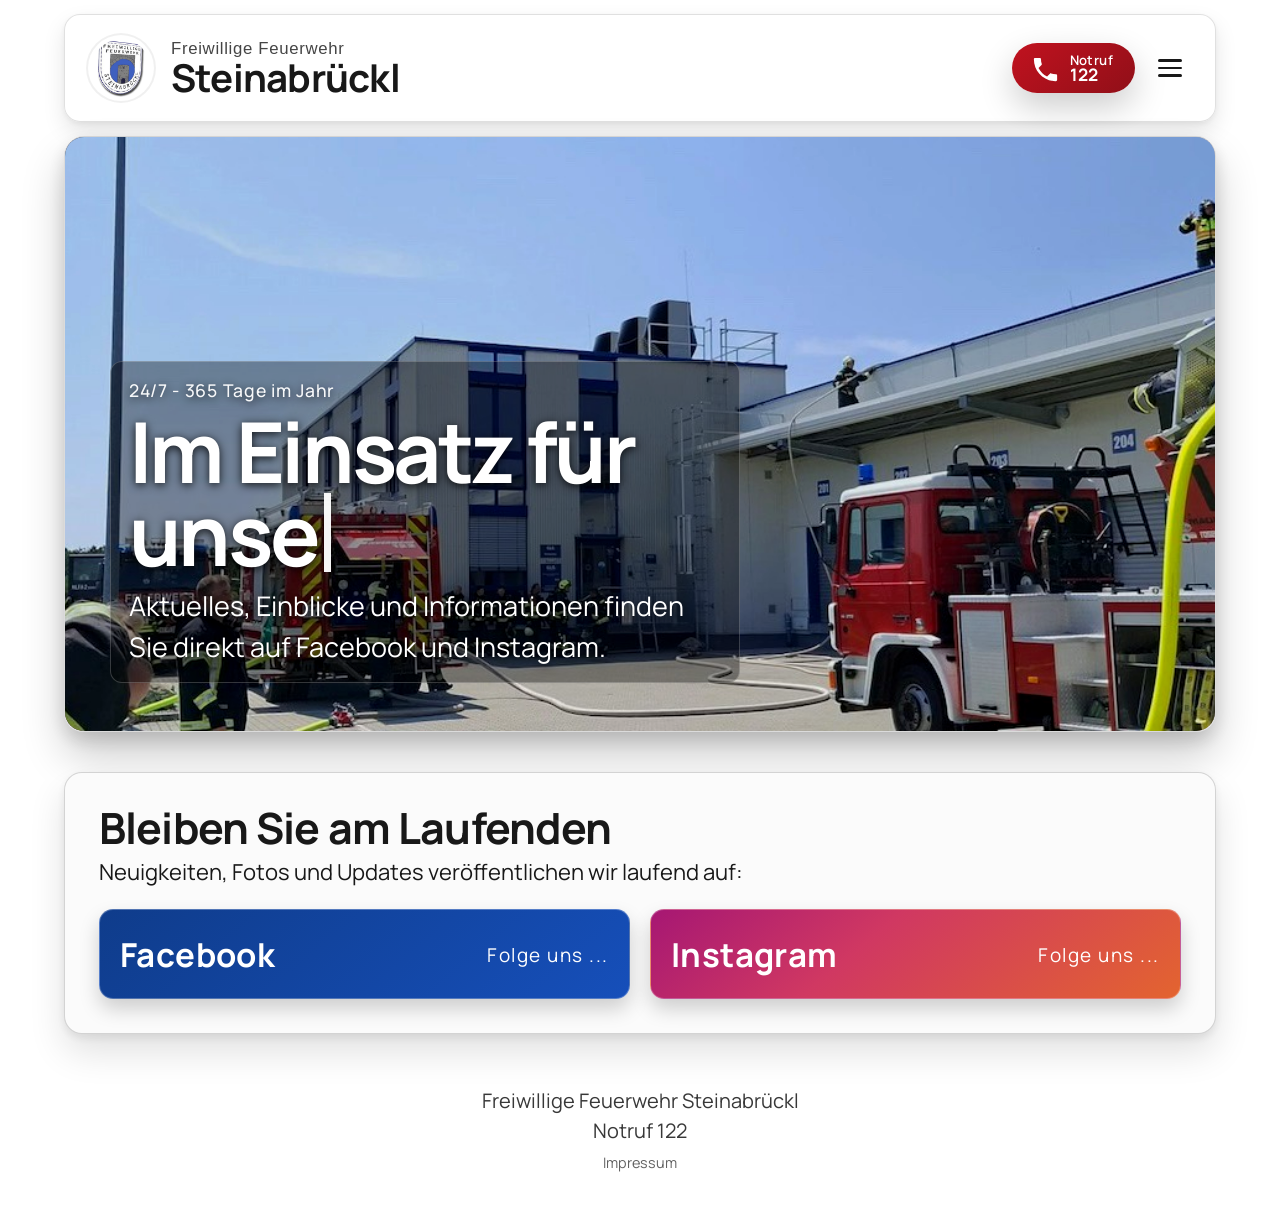
==== commit 735c1010: "new website version" ====
--- a/index.html
+++ b/index.html
@@ -4,13 +4,21 @@
     <!-- Website der Freiwilligen Feuerwehr Steinabrueckl -->
     <meta charset="utf-8" />
     <meta name="viewport" content="width=device-width, initial-scale=1" />
-    <title>FF Feuerwehr Steinabrückl</title>
+    <title>
+      Freiwillige Feuerwehr Steinabrückl | Notruf 122 | Einsätze & Fuhrpark
+    </title>
     <meta name="robots" content="index, follow, max-image-preview:large" />
     <meta name="referrer" content="strict-origin-when-cross-origin" />
     <meta name="theme-color" content="#c1121f" />
+    <meta name="author" content="Freiwillige Feuerwehr Steinabrückl" />
+    <meta name="language" content="de-AT" />
     <meta
       name="description"
-      content="Offizielle Website der Feuerwehr Steinabrückl. Notruf 122. Aktuelles und Einsatzeinblicke auf Facebook und Instagram."
+      content="Offizielle Website der Freiwilligen Feuerwehr Steinabrückl: Notruf 122, aktuelle Einsätze, Mannschaft, Fuhrpark sowie laufende Updates auf Facebook und Instagram."
+    />
+    <meta
+      name="keywords"
+      content="Feuerwehr Steinabrückl, Freiwillige Feuerwehr, Notruf 122, Einsätze, Fuhrpark, Mannschaft"
     />
     <link rel="canonical" href="https://www.ff-steinabrueckl.at/" />
     <link
@@ -18,6 +26,11 @@
       hreflang="de-AT"
       href="https://www.ff-steinabrueckl.at/"
     />
+    <link
+      rel="alternate"
+      hreflang="x-default"
+      href="https://www.ff-steinabrueckl.at/"
+    />
     <meta property="og:title" content="Feuerwehr Steinabrückl" />
     <meta
       property="og:description"
@@ -31,7 +44,11 @@
       property="og:image"
       content="https://www.ff-steinabrueckl.at/assets/images/header.jpg"
     />
+    <meta property="og:image:alt" content="Feuerwehr Steinabrückl im Einsatz" />
+    <meta property="og:image:width" content="1160" />
+    <meta property="og:image:height" content="480" />
     <meta name="twitter:card" content="summary_large_image" />
+    <meta name="twitter:site" content="@feuerwehr_steinabrueckl" />
     <meta name="twitter:title" content="Feuerwehr Steinabrückl" />
     <meta
       name="twitter:description"
@@ -44,23 +61,72 @@
     <script type="application/ld+json">
       {
         "@context": "https://schema.org",
-        "@type": "FireStation",
-        "name": "Feuerwehr Steinabrückl",
-        "url": "https://www.ff-steinabrueckl.at/",
-        "image": "https://www.ff-steinabrueckl.at/assets/images/header.jpg",
-        "address": {
-          "@type": "PostalAddress",
-          "addressLocality": "Steinabrückl",
-          "addressCountry": "AT"
-        },
-        "sameAs": [
-          "https://www.facebook.com/feuerwehr.steinabrueckl",
-          "https://www.instagram.com/feuerwehr_steinabrueckl/"
-        ],
-        "areaServed": "Steinabrückl",
-        "inLanguage": "de-AT"
+        "@graph": [
+          {
+            "@type": "FireStation",
+            "@id": "https://www.ff-steinabrueckl.at/#firestation",
+            "name": "Freiwillige Feuerwehr Steinabrückl",
+            "url": "https://www.ff-steinabrueckl.at/",
+            "image": "https://www.ff-steinabrueckl.at/assets/images/header.jpg",
+            "address": {
+              "@type": "PostalAddress",
+              "streetAddress": "Wassergasse 122",
+              "postalCode": "2751",
+              "addressLocality": "Steinabrückl",
+              "addressCountry": "AT"
+            },
+            "sameAs": [
+              "https://www.facebook.com/feuerwehr.steinabrueckl",
+              "https://www.instagram.com/feuerwehr_steinabrueckl/"
+            ],
+            "areaServed": "Steinabrückl",
+            "inLanguage": "de-AT"
+          },
+          {
+            "@type": "WebSite",
+            "@id": "https://www.ff-steinabrueckl.at/#website",
+            "url": "https://www.ff-steinabrueckl.at/",
+            "name": "Freiwillige Feuerwehr Steinabrückl",
+            "inLanguage": "de-AT",
+            "publisher": {
+              "@id": "https://www.ff-steinabrueckl.at/#firestation"
+            }
+          },
+          {
+            "@type": "WebPage",
+            "@id": "https://www.ff-steinabrueckl.at/#webpage",
+            "url": "https://www.ff-steinabrueckl.at/",
+            "name": "Freiwillige Feuerwehr Steinabrückl",
+            "isPartOf": {
+              "@id": "https://www.ff-steinabrueckl.at/#website"
+            },
+            "about": {
+              "@id": "https://www.ff-steinabrueckl.at/#firestation"
+            },
+            "primaryImageOfPage": {
+              "@type": "ImageObject",
+              "url": "https://www.ff-steinabrueckl.at/assets/images/header.jpg",
+              "width": 1160,
+              "height": 480
+            },
+            "inLanguage": "de-AT"
+          }
+        ]
       }
     </script>
+    <link
+      rel="preload"
+      href="assets/images/header.jpg"
+      as="image"
+      fetchpriority="high"
+    />
+    <link
+      rel="preload"
+      href="assets/fonts/manrope-latin.woff2"
+      as="font"
+      type="font/woff2"
+      crossorigin
+    />
     <link rel="stylesheet" href="styles.css" />
   </head>
   <body>
@@ -75,6 +141,8 @@
           src="assets/images/wappen.gif"
           alt="Wappen der Feuerwehr Steinabrückl"
           class="wappen"
+          width="66"
+          height="66"
         />
         <div>
           <p class="eyebrow">Freiwillige Feuerwehr</p>
@@ -118,6 +186,7 @@
       class="menu-overlay"
       id="menu-overlay"
       role="dialog"
+      aria-modal="true"
       aria-labelledby="menu-close"
     >
       <button class="menu-close" id="menu-close" aria-label="Menü schließen">
@@ -133,13 +202,13 @@
         </svg>
       </button>
       <nav class="menu-nav">
-        <a class="menu-link" href="#" data-page="home" role="menuitem"
+        <a class="menu-link" href="#home" data-page="home" role="menuitem"
           >Startseite</a
         >
-        <a class="menu-link" href="#" data-page="team" role="menuitem"
+        <a class="menu-link" href="#team" data-page="team" role="menuitem"
           >Mannschaft</a
         >
-        <a class="menu-link" href="#" data-page="fleet" role="menuitem"
+        <a class="menu-link" href="#fleet" data-page="fleet" role="menuitem"
           >Fuhrpark</a
         >
       </nav>
@@ -162,6 +231,10 @@
             src="assets/images/header.jpg"
             alt="Einsatzbild der Feuerwehr Steinabrückl"
             class="hero-image"
+            width="1160"
+            height="480"
+            fetchpriority="high"
+            decoding="async"
           />
           <div class="hero-content">
             <p class="hero-kicker">24/7 - 365 Tage im Jahr</p>
@@ -218,11 +291,18 @@
           <h2 id="team-title">Mannschaft</h2>
           <div class="team-photo-container">
             <img
-              src="assets/images/mannschaft.jpg"
+              src="assets/images/mannschaftsfoto.jpg"
               alt="Mannschaftsfoto der Feuerwehr Steinabrückl"
               class="team-photo"
+              width="1163"
+              height="693"
+              loading="lazy"
+              decoding="async"
             />
           </div>
+          <p class="team-claim">
+            Ehrenamtlich. Verlässlich. Für unsere Bevölkerung.
+          </p>
         </section>
       </div>
 
@@ -243,11 +323,12 @@
     </main>
 
     <footer class="site-footer">
-      <p>Freiwillige Feuerwehr Steinabrückl | Notruf 122</p>
+      <p>Freiwillige Feuerwehr Steinabrückl</p>
+      <p>Notruf 122</p>
       <p class="legal-link-wrap">
         <a class="legal-link" href="impressum.html">Impressum</a>
       </p>
     </footer>
-    <script src="main.js"></script>
+    <script src="main.js" defer></script>
   </body>
 </html>
--- a/styles.css
+++ b/styles.css
@@ -1,4 +1,12 @@
 /* Website der Freiwilligen Feuerwehr Steinabrueckl */
+
+@font-face {
+  font-family: 'Manrope';
+  font-style: normal;
+  font-weight: 400 800;
+  font-display: swap;
+  src: url('assets/fonts/manrope-latin.woff2') format('woff2');
+}
 
 :root {
   --bg: #ffffff;
@@ -12,11 +20,11 @@
   --radius: 18px;
   --shadow-soft: 0 14px 34px rgba(0, 0, 0, 0.2);
   --font-ui:
-    'Segoe UI Variable', 'Aptos', 'Segoe UI', system-ui, -apple-system,
-    BlinkMacSystemFont, Arial, sans-serif;
+    'Manrope', 'Segoe UI Variable', 'Aptos', 'Segoe UI', system-ui,
+    -apple-system, BlinkMacSystemFont, Arial, sans-serif;
   --font-display:
-    'Segoe UI Variable Display', 'Segoe UI Variable', 'Aptos Display', 'Aptos',
-    'Segoe UI', system-ui, sans-serif;
+    'Manrope', 'Segoe UI Variable Display', 'Segoe UI Variable',
+    'Aptos Display', 'Aptos', 'Segoe UI', system-ui, sans-serif;
 }
 
 * {
@@ -80,7 +88,15 @@
   justify-content: space-between;
   align-items: center;
   gap: 1rem;
-  padding: 1.1rem 0 1rem;
+  padding: 0.9rem 1rem;
+  margin-top: 0.7rem;
+  margin-bottom: 0.7rem;
+  border: 1px solid rgba(0, 0, 0, 0.12);
+  border-radius: 16px;
+  background: rgba(255, 255, 255, 0.95);
+  box-shadow:
+    0 10px 22px rgba(0, 0, 0, 0.1),
+    0 2px 6px rgba(0, 0, 0, 0.06);
   animation: rise-in 520ms ease-out both;
 }
 
@@ -132,8 +148,8 @@
 h2,
 h3 {
   font-family: var(--font-display);
-  font-weight: 600;
-  letter-spacing: -0.025em;
+  font-weight: 700;
+  letter-spacing: -0.02em;
   line-height: 0.98;
   margin: 0;
 }
@@ -406,7 +422,7 @@
 
 @media (min-width: 720px) {
   .site-header {
-    padding-top: 1.3rem;
+    padding: 1rem 1.15rem;
   }
 
   .wappen {
@@ -422,38 +438,104 @@
 
 @media (max-width: 560px) {
   .site-header {
-    align-items: flex-start;
-    gap: 0.65rem;
+    align-items: center;
+    gap: 0.55rem;
+    padding: 0.84rem 0.78rem;
+    margin-top: 0.7rem;
+    margin-bottom: 0.7rem;
+    border: 1px solid rgba(0, 0, 0, 0.12);
+    border-radius: 14px;
+    background: rgba(255, 255, 255, 0.94);
+    box-shadow:
+      0 10px 22px rgba(0, 0, 0, 0.1),
+      0 2px 6px rgba(0, 0, 0, 0.06);
   }
 
   .wappen {
+    display: block;
+    width: 42px;
+    height: 42px;
+    padding: 2px;
+  }
+
+  .brand-wrap {
+    gap: 0.5rem;
+    min-width: 0;
+  }
+
+  .eyebrow {
+    font-size: 0.64rem;
+    letter-spacing: 0.05em;
+    text-transform: uppercase;
+  }
+
+  .brand-home h1 {
+    font-size: clamp(1.08rem, 5.4vw, 1.34rem);
+    line-height: 1.03;
+  }
+
+  .emergency {
+    margin-top: 0;
+    border-radius: 12px;
+    padding: 0.34rem 0.58rem 0.3rem 0.5rem;
+    gap: 0.28rem;
+    box-shadow: 0 10px 18px rgba(144, 15, 24, 0.24);
+  }
+
+  .emergency-icon {
+    width: 1.44em;
+    height: 1.44em;
+  }
+
+  .emergency-label {
     display: none;
   }
 
-  .brand-wrap {
-    gap: 0;
-  }
-
-  .emergency {
-    margin-top: 0.1rem;
+  .emergency-text .emergency-number {
+    font-size: 0.82em;
+    line-height: 0.95;
+  }
+
+  .social {
     border-radius: 14px;
-    padding: 0.42rem 0.85rem 0.38rem 0.7rem;
-    gap: 0.35rem;
-    box-shadow: 0 14px 24px rgba(144, 15, 24, 0.28);
-  }
-
-  .emergency-icon {
-    width: 1.7em;
-    height: 1.7em;
-  }
-
-  .emergency-label {
-    font-size: 0.62em;
-  }
-
-  .emergency-text .emergency-number {
-    font-size: 0.9em;
-    line-height: 0.95;
+    padding: 0.82rem 0.82rem 0.9rem;
+    margin-bottom: 1.65rem;
+  }
+
+  .social h3 {
+    font-size: clamp(1.2rem, 6.2vw, 1.45rem);
+    margin-bottom: 0.25rem;
+  }
+
+  .social > p {
+    font-size: 0.92rem;
+    color: #4d4d4d;
+  }
+
+  .social-grid {
+    margin-top: 0.62rem;
+    gap: 0.52rem;
+    grid-template-columns: 1fr 1fr;
+  }
+
+  .social-card {
+    min-height: 54px;
+    padding: 0.58rem 0.64rem 0.56rem;
+    border-radius: 12px;
+    justify-content: center;
+    gap: 0.5rem;
+    box-shadow:
+      0 8px 16px rgba(0, 0, 0, 0.15),
+      0 2px 6px rgba(0, 0, 0, 0.1);
+  }
+
+  .network {
+    font-size: 0.97rem;
+    letter-spacing: 0.005em;
+  }
+
+  .cta {
+    display: none;
   }
 
   .hero {
@@ -723,8 +805,10 @@
   width: 100%;
   max-width: 800px;
   margin: 0 auto;
-  border-radius: var(--radius);
+  border-radius: 6px;
   overflow: hidden;
+  padding: 0.45rem;
+  background: #f3f3f3;
   box-shadow:
     0 24px 44px rgba(0, 0, 0, 0.2),
     0 8px 18px rgba(0, 0, 0, 0.14);
@@ -734,9 +818,26 @@
 .team-photo {
   width: 100%;
   height: auto;
-  aspect-ratio: 16/9;
-  object-fit: cover;
+  aspect-ratio: auto;
+  object-fit: contain;
   display: block;
+  transform: scale(1);
+  transition: transform 260ms ease;
+}
+
+.team-photo-container:hover .team-photo,
+.team-photo-container:focus-within .team-photo {
+  transform: scale(1.025);
+}
+
+.team-claim {
+  max-width: 800px;
+  margin: 0.8rem auto 0;
+  text-align: center;
+  font-size: clamp(0.94rem, 1.8vw, 1.08rem);
+  font-weight: 600;
+  letter-spacing: 0.02em;
+  color: var(--charcoal);
 }
 
 /* ========== FLEET PAGE: VEHICLE GRID ========== */
@@ -789,6 +890,14 @@
   object-fit: cover;
 }
 
+.vehicle-image-fallback {
+  font-size: 0.9rem;
+  color: var(--muted);
+  font-weight: 600;
+  text-align: center;
+  padding: 0.75rem;
+}
+
 .vehicle-image-placeholder {
   width: 60px;
   height: 60px;
@@ -805,14 +914,28 @@
   font-size: clamp(1.02rem, 1.7vw, 1.18rem);
   font-weight: 600;
   letter-spacing: -0.02em;
-  margin: 0 0 0.8rem;
+  margin: 0;
   color: var(--ink);
+}
+
+.vehicle-short {
+  margin: 0.22rem 0 0.82rem;
+  color: var(--muted);
+  font-size: 0.88rem;
+  letter-spacing: 0.03em;
+  text-transform: uppercase;
 }
 
 .vehicle-specs {
   display: grid;
-  grid-template-columns: 1fr 1fr;
-  gap: 0.8rem;
+  grid-template-columns: 1fr;
+  gap: 0.65rem;
+}
+
+.vehicle-empty {
+  margin: 0;
+  color: var(--muted);
+  font-size: 0.92rem;
 }
 
 .vehicle-spec {
@@ -833,6 +956,7 @@
   display: block;
   color: var(--ink);
   font-size: 0.92rem;
+  overflow-wrap: anywhere;
 }
 
 @media (max-width: 560px) {
@@ -933,3 +1057,20 @@
     grid-template-columns: repeat(3, 1fr);
   }
 }
+
+@media (max-width: 390px) {
+  .site-header {
+    padding: 0.72rem 0.66rem;
+    margin-top: 0.6rem;
+    margin-bottom: 0.6rem;
+  }
+
+  .header-actions {
+    gap: 0.35rem;
+  }
+
+  .social-card {
+    min-height: 50px;
+    padding: 0.52rem 0.58rem 0.5rem;
+  }
+}
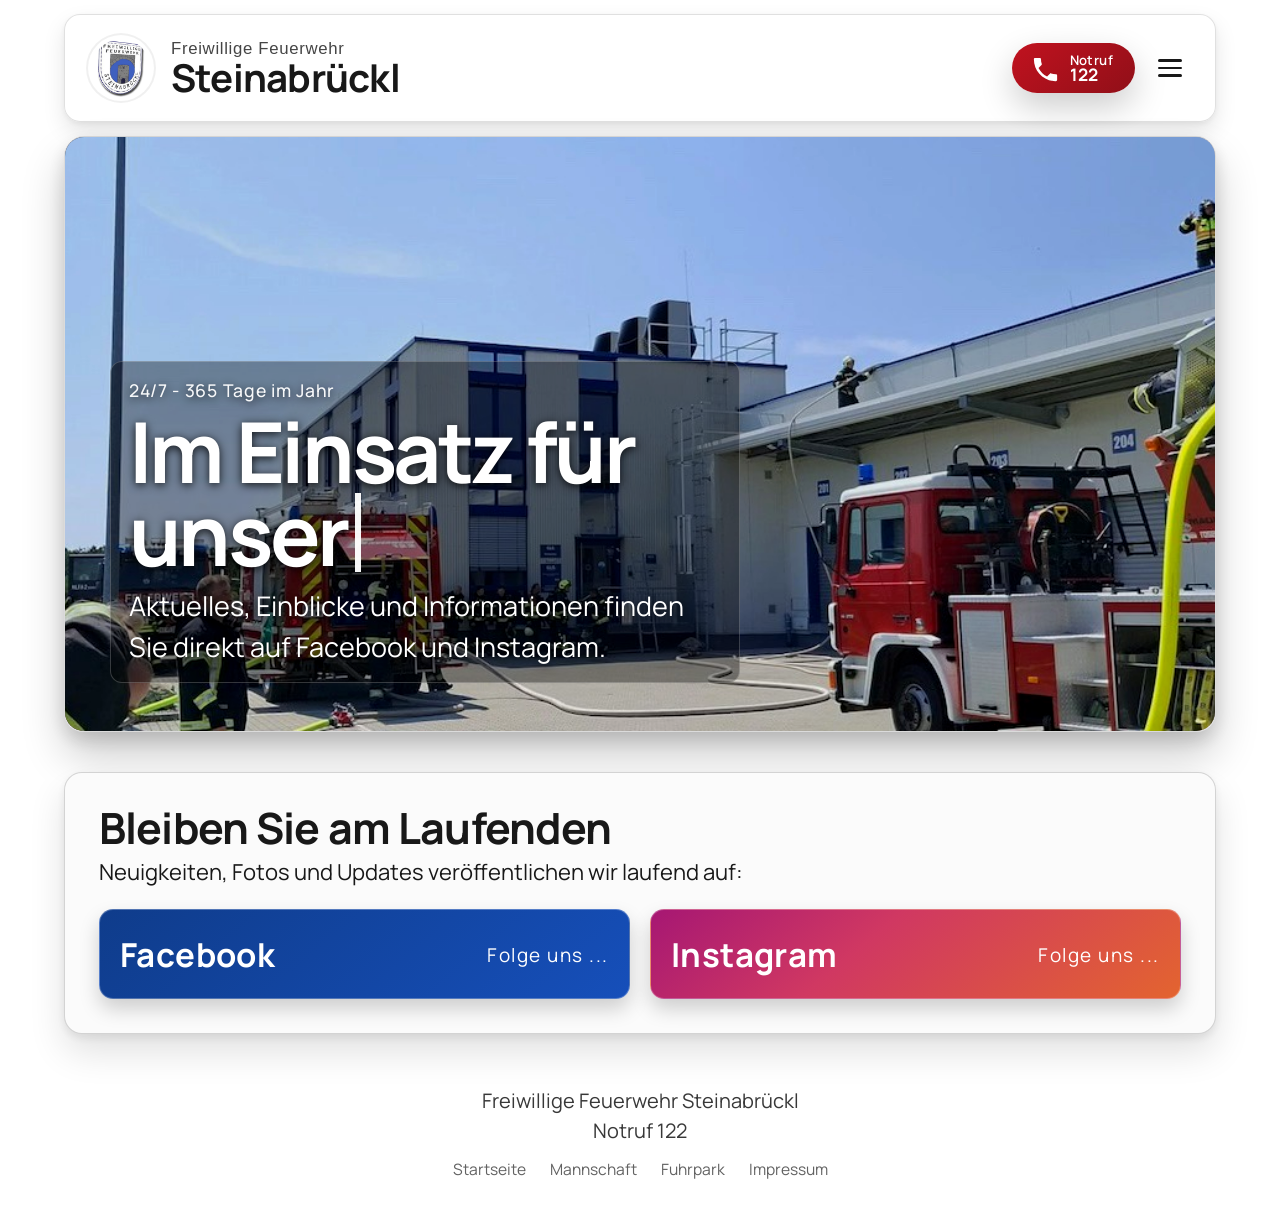
==== commit ae463e13: "refactor and more features" ====
--- a/index.html
+++ b/index.html
@@ -1,3 +1,12 @@
+<!--
+╔════════════════════════════════════════════════════════════╗
+║                                                            ║
+║          Freiwillige Feuerwehr Steinabrückl               ║
+║                  Website – Notruf 122                     ║
+║                                                            ║
+╚════════════════════════════════════════════════════════════╝
+-->
+
 <!doctype html>
 <html lang="de">
   <head>
@@ -114,6 +123,20 @@
         ]
       }
     </script>
+    <script type="application/ld+json">
+      {
+        "@context": "https://schema.org",
+        "@type": "CollectionPage",
+        "name": "Fuhrpark - Freiwillige Feuerwehr Steinabrückl",
+        "url": "https://www.ff-steinabrueckl.at/#fleet",
+        "description": "Fuhrpark und Fahrzeuge der Freiwilligen Feuerwehr Steinabrückl. Fahrzeugtypen: Rüstlöschfahrzeug, Kleinlöschfahrzeug, Hilfeleistungsfahrzeug, Mannschaftstransportfahrzeug und Kommandantenfahrzeug.",
+        "inLanguage": "de-AT",
+        "isPartOf": {
+          "@type": "WebSite",
+          "url": "https://www.ff-steinabrueckl.at/"
+        }
+      }
+    </script>
     <link
       rel="preload"
       href="assets/images/header.jpg"
@@ -150,7 +173,7 @@
         </div>
       </button>
       <div class="header-actions">
-        <a class="emergency" aria-label="Notruf 122 anrufen">
+        <div class="emergency" aria-label="Notruf 122">
           <svg
             class="emergency-icon"
             xmlns="http://www.w3.org/2000/svg"
@@ -166,7 +189,7 @@
             <span class="emergency-label">Notruf</span>
             <span class="emergency-number">122</span>
           </span>
-        </a>
+        </div>
         <button
           class="hamburger-btn"
           id="hamburger-btn"
@@ -322,12 +345,49 @@
       </div>
     </main>
 
+    <!-- Vehicle Details Modal -->
+    <div
+      id="vehicle-modal"
+      class="vehicle-modal"
+      role="dialog"
+      aria-modal="true"
+      aria-labelledby="modal-vehicle-name"
+      aria-hidden="true"
+    >
+      <div class="vehicle-modal-overlay"></div>
+      <div class="vehicle-modal-panel">
+        <button
+          class="vehicle-modal-close"
+          id="vehicle-modal-close"
+          aria-label="Fenster schließen"
+        >
+          <svg
+            xmlns="http://www.w3.org/2000/svg"
+            viewBox="0 0 24 24"
+            fill="currentColor"
+            aria-hidden="true"
+          >
+            <path
+              d="M18.3 5.7c-.4-.4-1-.4-1.4 0L12 10.6 7.1 5.7c-.4-.4-1-.4-1.4 0-.4.4-.4 1 0 1.4L10.6 12l-4.9 4.9c-.4.4-.4 1 0 1.4.2.2.5.3.7.3.2 0 .5-.1.7-.3L12 13.4l4.9 4.9c.2.2.5.3.7.3.2 0 .5-.1.7-.3.4-.4.4-1 0-1.4L13.4 12l4.9-4.9c.4-.4.4-1 0-1.4z"
+            />
+          </svg>
+        </button>
+
+        <div class="vehicle-modal-content" id="vehicle-modal-content">
+          <!-- Vehicle details will be rendered here by JavaScript -->
+        </div>
+      </div>
+    </div>
+
     <footer class="site-footer">
       <p>Freiwillige Feuerwehr Steinabrückl</p>
       <p>Notruf 122</p>
-      <p class="legal-link-wrap">
-        <a class="legal-link" href="impressum.html">Impressum</a>
-      </p>
+      <nav class="footer-nav" aria-label="Footer Navigation">
+        <a class="footer-link" href="#home" data-page="home">Startseite</a>
+        <a class="footer-link" href="#team" data-page="team">Mannschaft</a>
+        <a class="footer-link" href="#fleet" data-page="fleet">Fuhrpark</a>
+        <a class="footer-link" href="impressum.html">Impressum</a>
+      </nav>
     </footer>
     <script src="main.js" defer></script>
   </body>
--- a/styles.css
+++ b/styles.css
@@ -1,3 +1,12 @@
+/*
+╔════════════════════════════════════════════════════════════╗
+║                                                            ║
+║          Freiwillige Feuerwehr Steinabrückl               ║
+║                  Website – Notruf 122                     ║
+║                                                            ║
+╚════════════════════════════════════════════════════════════╝
+*/
+
 /* Website der Freiwilligen Feuerwehr Steinabrueckl */
 
 @font-face {
@@ -404,6 +413,29 @@
   margin-top: 0.2rem;
 }
 
+.footer-nav {
+  display: flex;
+  justify-content: center;
+  gap: 1.2rem;
+  margin-top: 0.6rem;
+}
+
+.footer-link {
+  font-size: 0.78rem;
+  color: #626262;
+  text-decoration: none;
+  border-bottom: 1px solid transparent;
+  transition:
+    color 160ms ease,
+    border-color 160ms ease;
+}
+
+.footer-link:hover,
+.footer-link:focus-visible {
+  color: #2f2f2f;
+  border-color: #2f2f2f;
+}
+
 .legal-link {
   font-size: 0.72rem;
   color: #626262;
@@ -861,6 +893,8 @@
     transform 240ms ease-out,
     box-shadow 240ms ease-out;
   cursor: pointer;
+  display: flex;
+  flex-direction: column;
 }
 
 .vehicle-box:hover {
@@ -907,6 +941,9 @@
 
 .vehicle-content {
   padding: 1.2rem;
+  display: flex;
+  flex-direction: column;
+  flex: 1;
 }
 
 .vehicle-name {
@@ -930,33 +967,34 @@
   display: grid;
   grid-template-columns: 1fr;
   gap: 0.65rem;
-}
-
-.vehicle-empty {
-  margin: 0;
-  color: var(--muted);
-  font-size: 0.92rem;
-}
-
-.vehicle-spec {
+  margin-bottom: 1.5rem;
+}
+
+.vehicle-more-btn {
+  margin-top: auto;
+  margin-bottom: 0;
+  padding: 0.6rem 1.2rem;
+  background: var(--fire-red);
+  color: var(--white);
+  border: none;
+  border-radius: 8px;
   font-size: 0.9rem;
-  line-height: 1.4;
-}
-
-.vehicle-spec-label {
-  display: block;
   font-weight: 600;
-  color: var(--fire-red);
-  font-size: 0.76rem;
-  letter-spacing: 0.03em;
-  margin-bottom: 0.2rem;
-}
-
-.vehicle-spec-value {
-  display: block;
-  color: var(--ink);
-  font-size: 0.92rem;
-  overflow-wrap: anywhere;
+  letter-spacing: 0.02em;
+  cursor: pointer;
+  transition:
+    background 160ms ease-out,
+    transform 160ms ease-out;
+  font-family: var(--font-ui);
+}
+
+.vehicle-more-btn:hover {
+  background: var(--fire-red-dark);
+  transform: translateY(-2px);
+}
+
+.vehicle-more-btn:active {
+  transform: translateY(0);
 }
 
 @media (max-width: 560px) {
@@ -1074,3 +1112,279 @@
     padding: 0.52rem 0.58rem 0.5rem;
   }
 }
+
+/* ========== VEHICLE DETAILS MODAL ========== */
+
+.vehicle-modal {
+  display: none;
+  position: fixed;
+  top: 0;
+  left: 0;
+  right: 0;
+  bottom: 0;
+  z-index: 1000;
+  padding: 1rem;
+  overflow-y: auto;
+}
+
+.vehicle-modal.open {
+  display: flex;
+  flex-direction: column;
+  animation: fade-in 240ms ease-out;
+}
+
+.vehicle-modal-overlay {
+  position: fixed;
+  top: 0;
+  left: 0;
+  right: 0;
+  bottom: 0;
+  background: rgba(0, 0, 0, 0.6);
+  z-index: 1;
+  animation: fade-in 240ms ease-out;
+}
+
+.vehicle-modal-panel {
+  position: relative;
+  background: var(--bg);
+  border-radius: var(--radius);
+  box-shadow: var(--shadow-soft);
+  width: 100%;
+  max-width: 720px;
+  margin: auto;
+  padding: 2rem;
+  padding-top: 3.5rem;
+  animation: scale-in 360ms cubic-bezier(0.34, 1.56, 0.64, 1);
+  z-index: 2;
+  max-height: 90vh;
+  overflow-y: auto;
+  display: flex;
+  flex-direction: column;
+}
+
+.vehicle-modal-panel::-webkit-scrollbar {
+  width: 10px;
+}
+
+.vehicle-modal-panel::-webkit-scrollbar-track {
+  background: transparent;
+}
+
+.vehicle-modal-panel::-webkit-scrollbar-thumb {
+  background: rgba(0, 0, 0, 0.2);
+  border-radius: 8px;
+}
+
+.vehicle-modal-panel::-webkit-scrollbar-thumb:hover {
+  background: rgba(0, 0, 0, 0.3);
+}
+
+.vehicle-modal-close {
+  position: absolute;
+  top: 0.5rem;
+  right: 0.5rem;
+  width: 40px;
+  height: 40px;
+  padding: 0;
+  border: none;
+  background: transparent;
+  cursor: pointer;
+  color: var(--muted);
+  border-radius: 8px;
+  display: flex;
+  align-items: center;
+  justify-content: center;
+  transition:
+    color 160ms ease-out,
+    background 160ms ease-out;
+  z-index: 10;
+}
+
+.vehicle-modal-close:hover,
+.vehicle-modal-close:focus {
+  color: var(--fire-red);
+  background: rgba(193, 18, 31, 0.1);
+  outline: none;
+}
+
+.vehicle-modal-close svg {
+  width: 24px;
+  height: 24px;
+}
+
+.vehicle-modal-content {
+  margin-top: 0;
+  color: var(--ink);
+}
+
+.modal-vehicle-image {
+  width: 100%;
+  height: auto;
+  max-height: 420px;
+  object-fit: cover;
+  border-radius: calc(var(--radius) - 2px);
+  margin-bottom: 1.8rem;
+  display: block;
+  background: linear-gradient(
+    135deg,
+    rgba(193, 18, 31, 0.15),
+    rgba(193, 18, 31, 0.05)
+  );
+}
+
+.modal-vehicle-header {
+  margin-bottom: 2rem;
+}
+
+#modal-vehicle-name {
+  font-family: var(--font-display);
+  font-size: clamp(1.2rem, 4vw, 1.8rem);
+  font-weight: 600;
+  letter-spacing: -0.02em;
+  margin: 0 0 0.4rem;
+  color: var(--ink);
+}
+
+.modal-vehicle-shortname {
+  margin: 0;
+  color: var(--muted);
+  font-size: 0.88rem;
+  letter-spacing: 0.05em;
+  text-transform: uppercase;
+}
+
+.modal-vehicle-section {
+  margin-bottom: 2rem;
+}
+
+.modal-vehicle-section h3 {
+  font-family: var(--font-display);
+  font-size: clamp(0.92rem, 2vw, 1.1rem);
+  font-weight: 600;
+  margin: 0 0 0.8rem;
+  color: var(--fire-red);
+  letter-spacing: -0.01em;
+  border-bottom: 2px solid rgba(193, 18, 31, 0.2);
+  padding-bottom: 0.6rem;
+}
+
+.modal-specs-grid {
+  display: grid;
+  grid-template-columns: repeat(auto-fit, minmax(160px, 1fr));
+  gap: 1.2rem;
+  margin-bottom: 1.8rem;
+}
+
+.modal-spec-item {
+  display: flex;
+  flex-direction: column;
+}
+
+.modal-spec-label {
+  font-size: 0.76rem;
+  font-weight: 600;
+  color: var(--fire-red);
+  letter-spacing: 0.03em;
+  margin-bottom: 0.4rem;
+  text-transform: uppercase;
+}
+
+.modal-spec-value {
+  font-size: 0.95rem;
+  font-weight: 500;
+  color: var(--ink);
+  line-height: 1.5;
+  overflow-wrap: break-word;
+}
+
+.modal-equipment-list {
+  display: flex;
+  flex-direction: column;
+  gap: 0.6rem;
+}
+
+.modal-equipment-item {
+  display: flex;
+  gap: 0.8rem;
+  font-size: 0.95rem;
+  line-height: 1.6;
+  color: var(--ink);
+}
+
+.modal-equipment-item::before {
+  content: '▪';
+  flex-shrink: 0;
+  color: var(--fire-red);
+  font-weight: 600;
+  line-height: 1.6;
+}
+
+.modal-equipment-item.subtitle {
+  font-weight: 600;
+  color: var(--muted);
+  margin-top: 0.4rem;
+}
+
+.modal-equipment-item.subtitle::before {
+  content: '◆';
+  color: var(--fire-red);
+  opacity: 0.6;
+}
+
+@keyframes fade-in {
+  from {
+    opacity: 0;
+  }
+  to {
+    opacity: 1;
+  }
+}
+
+@keyframes scale-in {
+  from {
+    opacity: 0;
+    transform: scale(0.92);
+  }
+  to {
+    opacity: 1;
+    transform: scale(1);
+  }
+}
+
+@media (max-width: 640px) {
+  .vehicle-modal {
+    padding: 0.75rem;
+  }
+
+  .vehicle-modal-panel {
+    max-width: 100%;
+    width: 100%;
+    margin: auto;
+    padding: 1.2rem;
+    padding-top: 3rem;
+    border-radius: calc(var(--radius) - 2px);
+    max-height: 85vh;
+    overflow-y: auto;
+  }
+
+  .vehicle-modal-close {
+    width: 36px;
+    height: 36px;
+    top: 0.5rem;
+    right: 0.5rem;
+  }
+
+  #modal-vehicle-name {
+    font-size: clamp(1.1rem, 5vw, 1.5rem);
+  }
+
+  .modal-specs-grid {
+    grid-template-columns: repeat(2, 1fr);
+    gap: 1rem;
+  }
+
+  .modal-vehicle-section h3 {
+    font-size: 0.95rem;
+    margin-bottom: 0.6rem;
+  }
+}
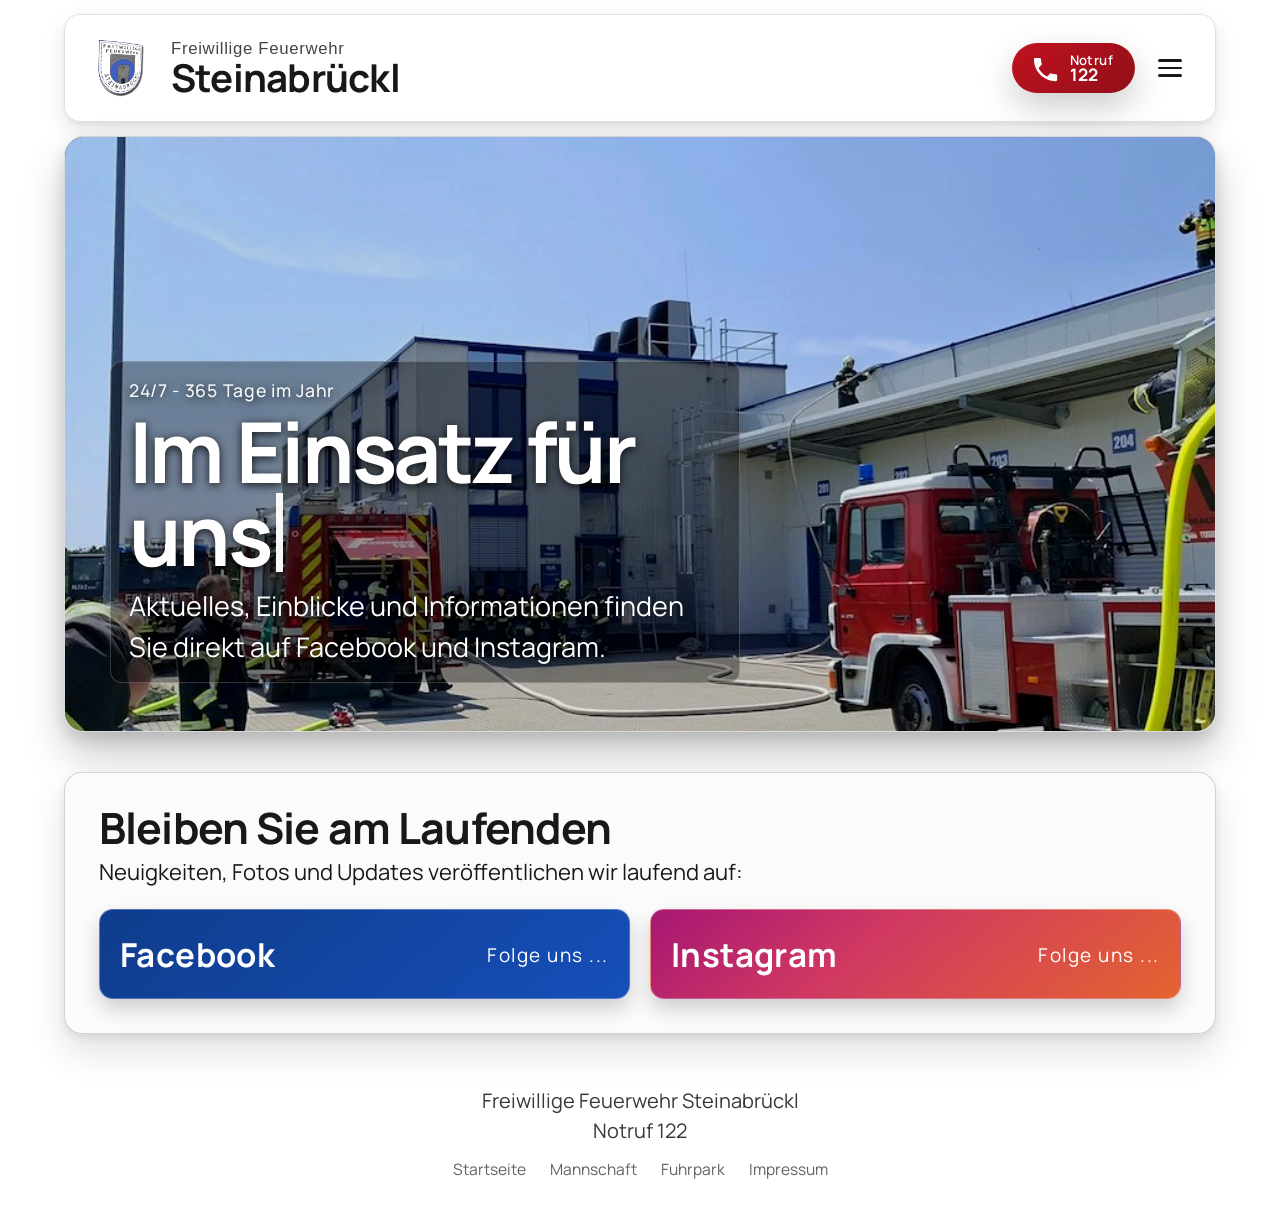
==== commit 428a6228: "Add files via upload" ====
--- a/index.html
+++ b/index.html
@@ -51,7 +51,7 @@
     <meta property="og:type" content="website" />
     <meta
       property="og:image"
-      content="https://www.ff-steinabrueckl.at/assets/images/header.jpg"
+      content="https://www.ff-steinabrueckl.at/assets/images/general/header.jpg"
     />
     <meta property="og:image:alt" content="Feuerwehr Steinabrückl im Einsatz" />
     <meta property="og:image:width" content="1160" />
@@ -65,7 +65,7 @@
     />
     <meta
       name="twitter:image"
-      content="https://www.ff-steinabrueckl.at/assets/images/header.jpg"
+      content="https://www.ff-steinabrueckl.at/assets/images/general/header.jpg"
     />
     <script type="application/ld+json">
       {
@@ -76,7 +76,7 @@
             "@id": "https://www.ff-steinabrueckl.at/#firestation",
             "name": "Freiwillige Feuerwehr Steinabrückl",
             "url": "https://www.ff-steinabrueckl.at/",
-            "image": "https://www.ff-steinabrueckl.at/assets/images/header.jpg",
+            "image": "https://www.ff-steinabrueckl.at/assets/images/general/header.jpg",
             "address": {
               "@type": "PostalAddress",
               "streetAddress": "Wassergasse 122",
@@ -114,7 +114,7 @@
             },
             "primaryImageOfPage": {
               "@type": "ImageObject",
-              "url": "https://www.ff-steinabrueckl.at/assets/images/header.jpg",
+              "url": "https://www.ff-steinabrueckl.at/assets/images/general/header.jpg",
               "width": 1160,
               "height": 480
             },
@@ -139,7 +139,7 @@
     </script>
     <link
       rel="preload"
-      href="assets/images/header.jpg"
+      href="assets/images/general/header.jpg"
       as="image"
       fetchpriority="high"
     />
@@ -151,6 +151,46 @@
       crossorigin
     />
     <link rel="stylesheet" href="styles.css" />
+    <!-- Favicon Links -->
+    <link
+      rel="icon"
+      type="image/x-icon"
+      href="assets/images/favicons/favicon.ico"
+    />
+    <link
+      rel="icon"
+      type="image/png"
+      sizes="16x16"
+      href="assets/images/favicons/favicon-16.png"
+    />
+    <link
+      rel="icon"
+      type="image/png"
+      sizes="32x32"
+      href="assets/images/favicons/favicon.png"
+    />
+    <link
+      rel="icon"
+      type="image/png"
+      sizes="64x64"
+      href="assets/images/favicons/favicon-64.png"
+    />
+    <link
+      rel="icon"
+      type="image/png"
+      sizes="128x128"
+      href="assets/images/favicons/favicon-128.png"
+    />
+    <link
+      rel="icon"
+      type="image/png"
+      sizes="256x256"
+      href="assets/images/favicons/favicon-256.png"
+    />
+    <link
+      rel="apple-touch-icon"
+      href="assets/images/favicons/favicon-180.png"
+    />
   </head>
   <body>
     <header class="site-header" aria-label="Kopfbereich">
@@ -161,7 +201,7 @@
         type="button"
       >
         <img
-          src="assets/images/wappen.gif"
+          src="assets/images/general/wappen.gif"
           alt="Wappen der Feuerwehr Steinabrückl"
           class="wappen"
           width="66"
@@ -314,7 +354,7 @@
           <h2 id="team-title">Mannschaft</h2>
           <div class="team-photo-container">
             <img
-              src="assets/images/mannschaftsfoto.jpg"
+              src="assets/images/general/mannschaftsfoto.jpg"
               alt="Mannschaftsfoto der Feuerwehr Steinabrückl"
               class="team-photo"
               width="1163"
--- a/styles.css
+++ b/styles.css
@@ -134,10 +134,10 @@
   width: 58px;
   height: 58px;
   object-fit: contain;
-  border-radius: 50%;
-  background: var(--white);
+  border-radius: 8px;
+  background: transparent;
   padding: 4px;
-  box-shadow: 0 0 0 2px rgba(0, 0, 0, 0.06);
+  box-shadow: none;
 }
 
 .eyebrow {
